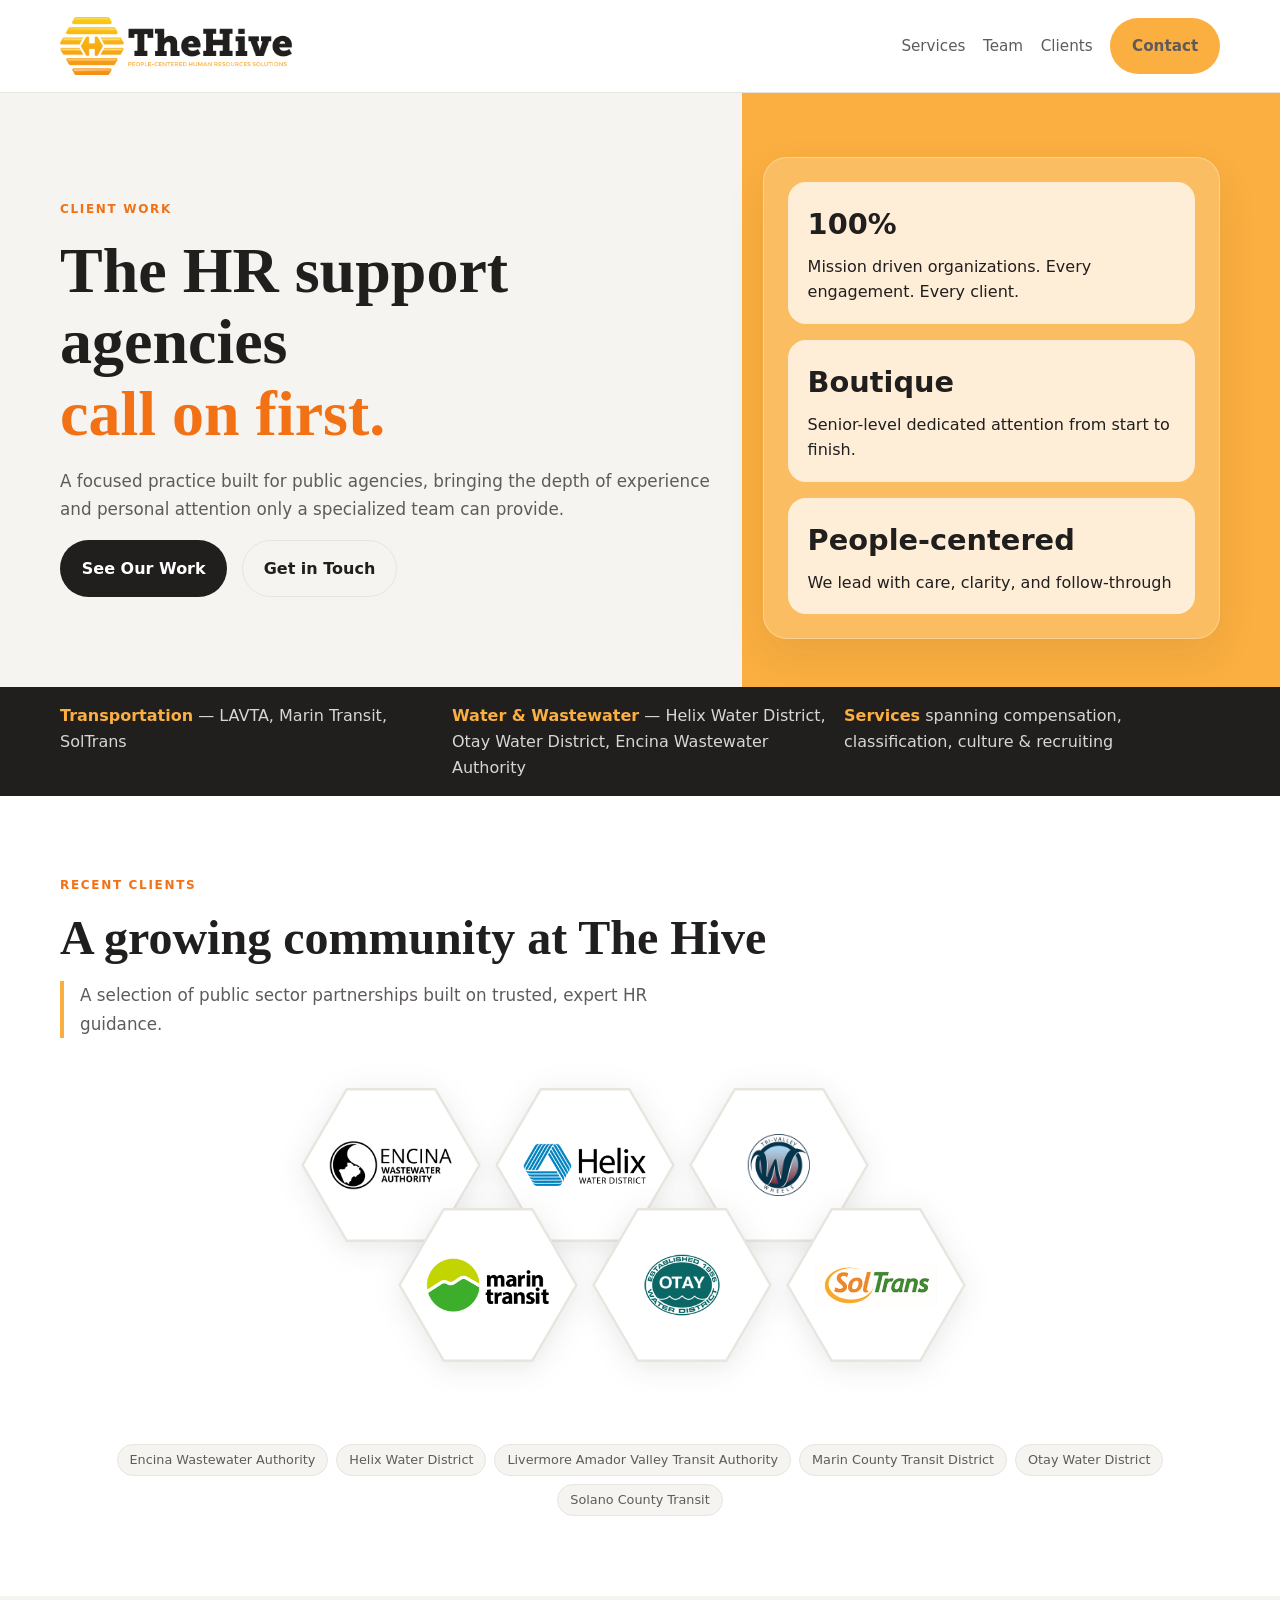
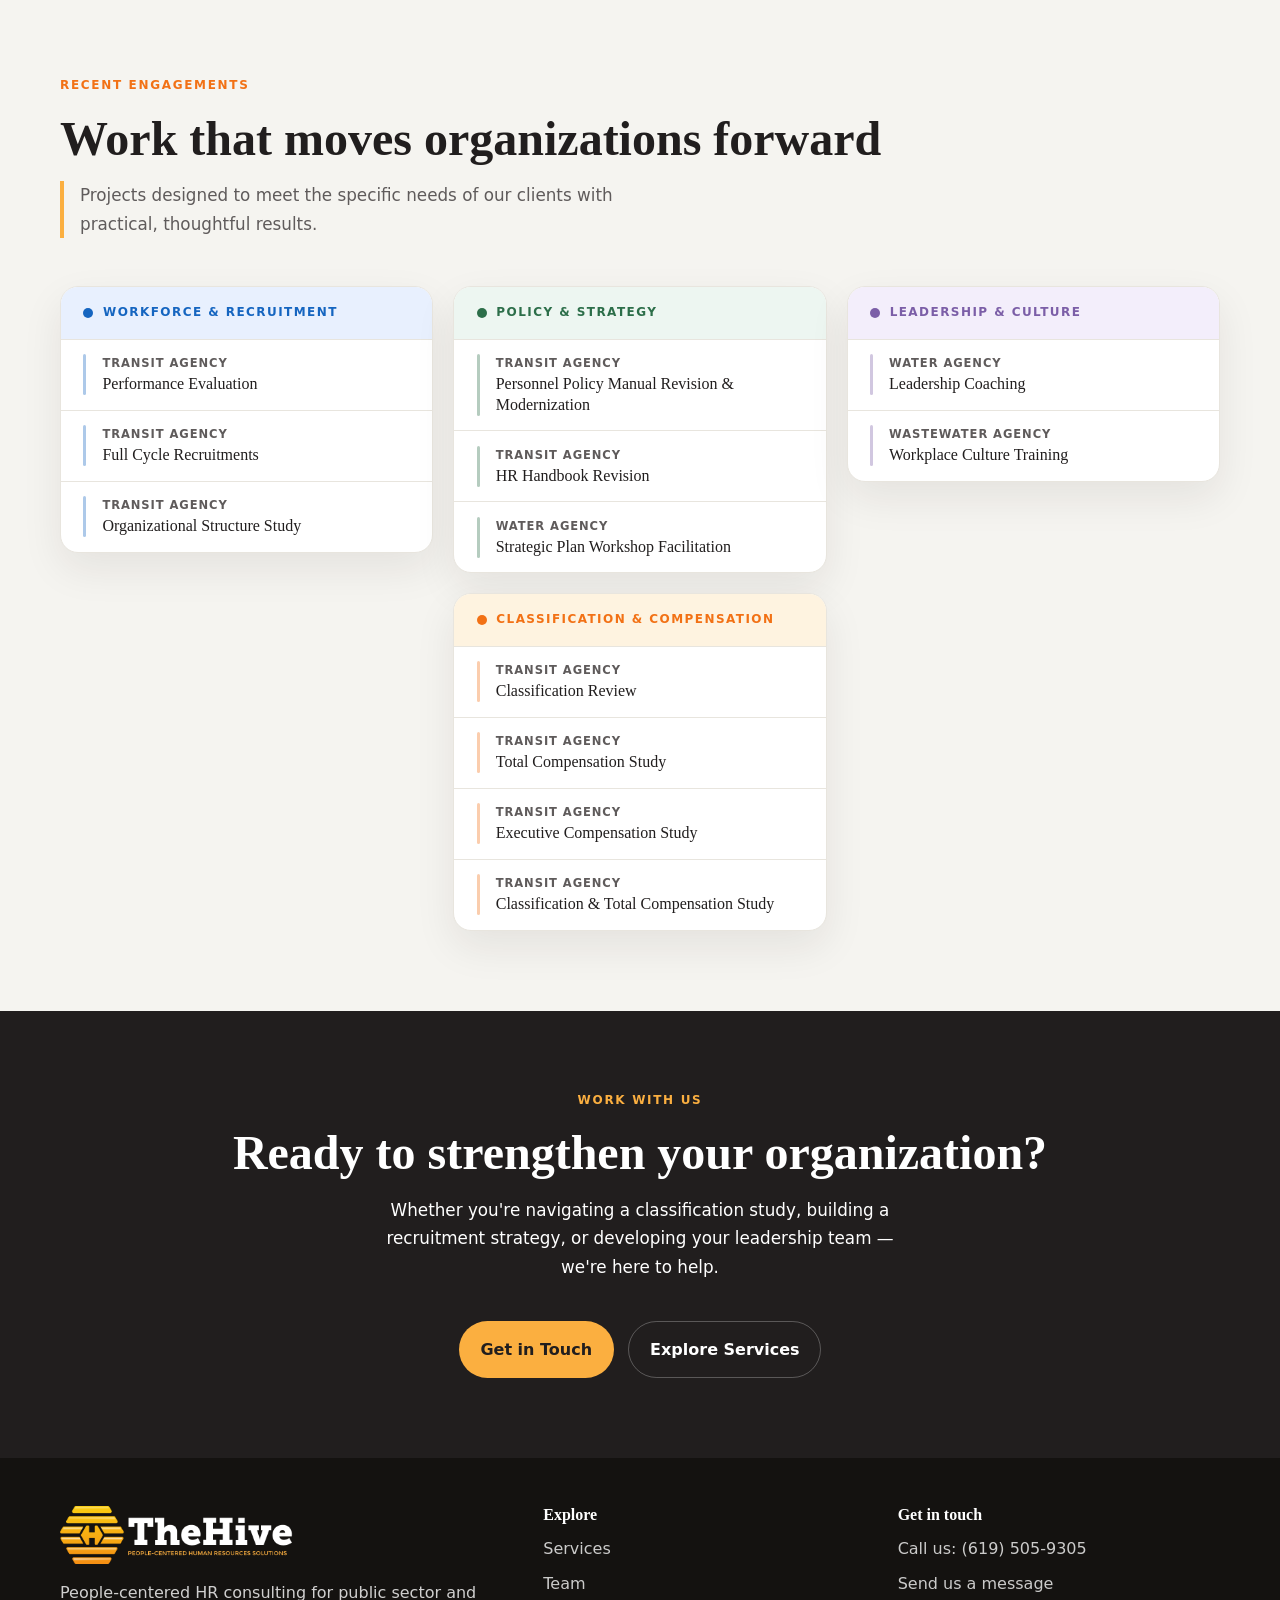
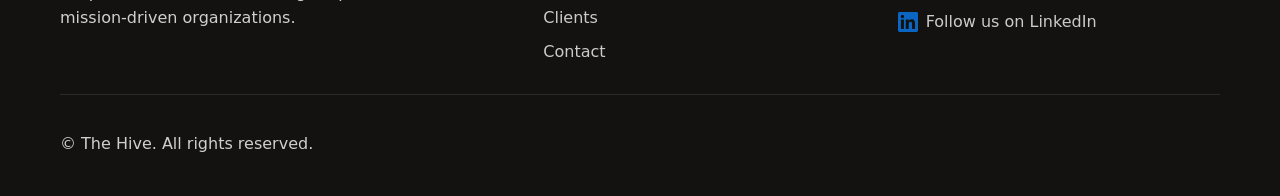
==== clients.html @ 6ead71b3 "Update clients.html" ====
<!DOCTYPE html>
<html lang="en">
<head>
  <meta charset="UTF-8">
  <meta name="viewport" content="width=device-width, initial-scale=1.0">
  <title>Clients | The Hive Consulting</title>
  <meta name="description" content="The Hive partners with California public agencies — transportation, water, and wastewater districts — on compensation, classification, recruiting, and organizational strategy.">
  <meta name="theme-color" content="#FBAF40">
  <link rel="stylesheet" href="/styles.css">
  <link rel="stylesheet" href="/clients.css">
  <link rel="icon" type="image/png" href="/assets/thehive-icon.png">
  <link rel="canonical" href="https://thehive.consulting/clients">

</head>
<body>

  <!-- ── HEADER ─────────────────────────────────────────────────────────── -->
  <header class="site-header">
    <div class="wrap header-inner">
      <a class="brand" href="/" aria-label="The Hive home">
        <img src="/assets/thehive-logo.png" alt="The Hive logo">
      </a>
      <nav class="site-nav" aria-label="Primary navigation">
        <a href="/#services">Services</a>
        <a href="/#team">Team</a>
        <a href="/clients" aria-current="page">Clients</a>
        <a class="btn btn-gold" href="/#contact">Contact</a>
      </nav>
    </div>
  </header>

  <main id="top">

    <!-- ── HERO ──────────────────────────────────────────────────────────── -->
    <section class="hero">
      <div class="wrap hero-grid">

        <div class="hero-copy">
          <p class="eyebrow">Client Work</p>
          <h1>The HR support agencies<br>
            <span class="hero-emphasis">call on first.</span>
          </h1>
          <p class="lead">A focused practice built for public agencies, bringing the depth of experience and personal attention only a specialized team can provide.</p>
          <div class="hero-actions">
            <a class="btn btn-dark" href="#engagements">See Our Work</a>
            <a class="btn btn-outline" href="/#contact">Get in Touch</a>
          </div>
        </div>

        <aside class="hero-panel" aria-label="Why The Hive">
          <div class="stat">
            <strong>100%</strong>
            <span>Mission driven organizations. Every engagement. Every client.</span>
          </div>
          <div class="stat">
            <strong>Boutique</strong>
            <span>Senior-level dedicated attention from start to finish.</span>
          </div>
          <div class="stat">
            <strong>People-centered</strong>
            <span>We lead with care, clarity, and follow-through</span>
          </div>
        </aside>

      </div>
    </section>

    <!-- ── PROOF BAR ──────────────────────────────────────────────────────── -->
    <section class="proof-bar">
      <div class="wrap proof-grid">
        <div><strong>Transportation</strong> — LAVTA, Marin Transit, SolTrans</div>
        <div><strong>Water &amp; Wastewater</strong> — Helix Water District, Otay Water District, Encina Wastewater Authority</div>
        <div><strong>Services</strong> spanning compensation, classification, culture &amp; recruiting</div>
      </div>
    </section>

    <!-- ── CLIENTS HONEYCOMB ──────────────────────────────────────────────── -->
    <section class="section" id="clients">
      <div class="wrap">
        <p class="section-label">Recent Clients</p>
        <h2>A growing community at The Hive</h2>
        <p class="section-intro clients-intro">
          A selection of public sector partnerships built on trusted, expert HR guidance.
        </p>

        <div class="hex-grid-outer">
          <div class="hex-grid-container">

            <!-- Row 0 ─────────────────────────────────────────────────────── -->

            <!-- Cell 0 — Encina Wastewater Authority -->
            <a class="hex-cell" href="https://www.encinajpa.com" target="_blank" rel="noopener noreferrer" aria-label="Visit Encina Wastewater Authority website" title="Encina Wastewater Authority"
               style="left:0px; top:0px;">
              <svg viewBox="0 0 114 100" width="180" height="158" style="position:absolute;inset:0;overflow:visible;">
                <polygon class="hex-poly" points="29,2 85,2 113,50 85,98 29,98 1,50"/>
              </svg>
              <div class="hex-content">
                <img class="hex-logo" src="/assets/encina-logo.png" alt="Encina Wastewater Authority"
                     onerror="this.closest('.hex-content').classList.add('logo-failed')">
                <span class="hex-fallback">EWA</span>
              </div>
              <div class="hex-tooltip">Encina Wastewater Authority</div>
            </a>

            <!-- Cell 1 — Helix Water District -->
            <a class="hex-cell" href="https://www.hwd.com" target="_blank" rel="noopener noreferrer" aria-label="Visit Helix Water District website" title="Helix Water District"
               style="left:194px; top:0px;">
              <svg viewBox="0 0 114 100" width="180" height="158" style="position:absolute;inset:0;overflow:visible;">
                <polygon class="hex-poly" points="29,2 85,2 113,50 85,98 29,98 1,50"/>
              </svg>
              <div class="hex-content">
                <img class="hex-logo" src="/assets/helix-logo.png" alt="Helix Water District"
                     onerror="this.closest('.hex-content').classList.add('logo-failed')">
                <span class="hex-fallback">HWD</span>
              </div>
              <div class="hex-tooltip">Helix Water District</div>
            </a>

            <!-- Cell 2 — LAVTA -->
            <a class="hex-cell" href="https://www.wheelsbus.com" target="_blank" rel="noopener noreferrer" aria-label="Visit Livermore Amador Valley Transit Authority website" title="Livermore Amador Valley Transit Authority"
               style="left:388px; top:0px;">
              <svg viewBox="0 0 114 100" width="180" height="158" style="position:absolute;inset:0;overflow:visible;">
                <polygon class="hex-poly" points="29,2 85,2 113,50 85,98 29,98 1,50"/>
              </svg>
              <div class="hex-content">
                <img class="hex-logo" src="/assets/lavta-logo.png" alt="Livermore Amador Valley Transit Authority"
                     onerror="this.closest('.hex-content').classList.add('logo-failed')">
                <span class="hex-fallback">LAVTA</span>
              </div>
              <div class="hex-tooltip">Livermore Amador Valley Transit Authority (LAVTA)</div>
            </a>

            <!-- Row 1 (offset) ──────────────────────────────────────────── -->

            <!-- Cell 3 — Marin Transit -->
            <a class="hex-cell" href="https://www.marintransit.org" target="_blank" rel="noopener noreferrer" aria-label="Visit Marin Transit website" title="Marin Transit"
               style="left:97px; top:120px;">
              <svg viewBox="0 0 114 100" width="180" height="158" style="position:absolute;inset:0;overflow:visible;">
                <polygon class="hex-poly" points="29,2 85,2 113,50 85,98 29,98 1,50"/>
              </svg>
              <div class="hex-content">
                <img class="hex-logo" src="/assets/marin-transit-logo.png" alt="Marin Transit"
                     onerror="this.closest('.hex-content').classList.add('logo-failed')">
                <span class="hex-fallback">MT</span>
              </div>
              <div class="hex-tooltip">Marin County Transit District (Marin Transit)</div>
            </a>

            <!-- Cell 4 — Otay Water District -->
            <a class="hex-cell" href="https://www.otaywater.gov" target="_blank" rel="noopener noreferrer" aria-label="Visit Otay Water District website" title="Otay Water District"
               style="left:291px; top:120px;">
              <svg viewBox="0 0 114 100" width="180" height="158" style="position:absolute;inset:0;overflow:visible;">
                <polygon class="hex-poly" points="29,2 85,2 113,50 85,98 29,98 1,50"/>
              </svg>
              <div class="hex-content">
                <img class="hex-logo" src="/assets/otay-logo.png" alt="Otay Water District"
                     onerror="this.closest('.hex-content').classList.add('logo-failed')">
                <span class="hex-fallback">OWD</span>
              </div>
              <div class="hex-tooltip">Otay Water District</div>
            </a>

            <!-- Cell 5 — Solano County Transit -->
            <a class="hex-cell" href="https://www.soltrans.org" target="_blank" rel="noopener noreferrer" aria-label="Visit Solano County Transit website" title="Solano County Transit"
               style="left:485px; top:120px;">
              <svg viewBox="0 0 114 100" width="180" height="158" style="position:absolute;inset:0;overflow:visible;">
                <polygon class="hex-poly" points="29,2 85,2 113,50 85,98 29,98 1,50"/>
              </svg>
              <div class="hex-content">
                <img class="hex-logo" src="/assets/soltrans-logo.png" alt="Solano County Transit"
                     onerror="this.closest('.hex-content').classList.add('logo-failed')">
                <span class="hex-fallback">SCT</span>
              </div>
              <div class="hex-tooltip">Solano County Transit (SolTrans)</div>
            </a>

          </div><!-- /.hex-grid-container -->
        </div><!-- /.hex-grid-outer -->

        <!-- Legend -->
        <div class="client-legend">
          <span class="client-pill">Encina Wastewater Authority</span>
          <span class="client-pill">Helix Water District</span>
          <span class="client-pill">Livermore Amador Valley Transit Authority</span>
          <span class="client-pill">Marin County Transit District</span>
          <span class="client-pill">Otay Water District</span>
          <span class="client-pill">Solano County Transit</span>
        </div>

      </div>
    </section>

    <!-- ── ENGAGEMENTS ────────────────────────────────────────────────────── -->
    <section class="section light" id="engagements">
      <div class="wrap">
        <p class="section-label">Recent Engagements</p>
        <h2>Work that moves organizations forward</h2>
        <p class="section-intro clients-intro">
          Projects designed to meet the specific needs of our clients with practical, thoughtful results.
        </p>

        <div class="engagement-grid">

          <!-- Workforce & Recruitment -->
          <div class="engagement-category">
            <div class="engagement-cat-header engagement-cat-header--workforce">
              <span class="engagement-cat-dot engagement-cat-dot--workforce"></span>
              <span class="engagement-cat-label engagement-cat-label--workforce">Workforce & Recruitment</span>
            </div>
            <div class="engagement-row">
              <div class="engagement-bar engagement-bar--workforce"></div>
              <div><p class="engagement-client">Transit Agency</p><p class="engagement-title">Performance Evaluation</p></div>
            </div>
            <div class="engagement-row">
              <div class="engagement-bar engagement-bar--workforce"></div>
              <div><p class="engagement-client">Transit Agency</p><p class="engagement-title">Full Cycle Recruitments</p></div>
            </div>
            <div class="engagement-row">
              <div class="engagement-bar engagement-bar--workforce"></div>
              <div><p class="engagement-client">Transit Agency</p><p class="engagement-title">Organizational Structure Study</p></div>
            </div>
          </div>

          <!-- Policy & Strategy -->
          <div class="engagement-category">
            <div class="engagement-cat-header engagement-cat-header--policy">
              <span class="engagement-cat-dot engagement-cat-dot--policy"></span>
              <span class="engagement-cat-label engagement-cat-label--policy">Policy &amp; Strategy</span>
            </div>
            <div class="engagement-row">
              <div class="engagement-bar engagement-bar--policy"></div>
              <div><p class="engagement-client">Transit Agency</p><p class="engagement-title">Personnel Policy Manual Revision &amp; Modernization</p></div>
            </div>
            <div class="engagement-row">
              <div class="engagement-bar engagement-bar--policy"></div>
              <div><p class="engagement-client">Transit Agency</p><p class="engagement-title">HR Handbook Revision</p></div>
            </div>
            <div class="engagement-row">
              <div class="engagement-bar engagement-bar--policy"></div>
              <div><p class="engagement-client">Water Agency</p><p class="engagement-title">Strategic Plan Workshop Facilitation</p></div>
            </div>
          </div>

          <!-- Leadership & Culture -->
          <div class="engagement-category">
            <div class="engagement-cat-header engagement-cat-header--leadership">
              <span class="engagement-cat-dot engagement-cat-dot--leadership"></span>
              <span class="engagement-cat-label engagement-cat-label--leadership">Leadership &amp; Culture</span>
            </div>
            <div class="engagement-row">
              <div class="engagement-bar engagement-bar--leadership"></div>
              <div><p class="engagement-client">Water Agency</p><p class="engagement-title">Leadership Coaching</p></div>
            </div>
            <div class="engagement-row">
              <div class="engagement-bar engagement-bar--leadership"></div>
              <div><p class="engagement-client">Wastewater Agency</p><p class="engagement-title">Workplace Culture Training</p></div>
            </div>
          </div>

          <!-- Classification & Compensation -->
          <div class="engagement-category engagement-category-bottom">
            <div class="engagement-cat-header engagement-cat-header--classification">
              <span class="engagement-cat-dot engagement-cat-dot--classification"></span>
              <span class="engagement-cat-label engagement-cat-label--classification">Classification &amp; Compensation</span>
            </div>
            <div class="engagement-row">
              <div class="engagement-bar engagement-bar--classification"></div>
              <div><p class="engagement-client">Transit Agency</p><p class="engagement-title">Classification Review</p></div>
            </div>
            <div class="engagement-row">
              <div class="engagement-bar engagement-bar--classification"></div>
              <div><p class="engagement-client">Transit Agency</p><p class="engagement-title">Total Compensation Study</p></div>
            </div>
            <div class="engagement-row">
              <div class="engagement-bar engagement-bar--classification"></div>
              <div><p class="engagement-client">Transit Agency</p><p class="engagement-title">Executive Compensation Study</p></div>
            </div>
            <div class="engagement-row">
              <div class="engagement-bar engagement-bar--classification"></div>
              <div><p class="engagement-client">Transit Agency</p><p class="engagement-title">Classification &amp; Total Compensation Study</p></div>
            </div>
          </div>

        </div><!-- /.engagement-grid -->
      </div>
    </section>

    <!-- ── CTA BAND ────────────────────────────────────────────────────────── -->
    <section class="section cta-band">
      <div class="wrap narrow-center cta-center">
        <p class="section-label on-dark">Work with us</p>
        <h2 class="on-dark">Ready to strengthen your organization?</h2>
        <p class="section-intro on-dark">Whether you're navigating a classification study, building a recruitment strategy, or developing your leadership team — we're here to help.</p>
        <div class="hero-actions center">
          <a class="btn btn-gold" href="/#contact">Get in Touch</a>
          <a class="btn btn-outline-light" href="/#services">Explore Services</a>
        </div>
      </div>
    </section>

  </main>

  <!-- ── FOOTER ─────────────────────────────────────────────────────────── -->
  <footer class="site-footer">
    <div class="wrap footer-grid">
      <div>
        <img class="footer-logo" src="/assets/thehive-logo-black.png" alt="The Hive logo">
        <p>People-centered HR consulting for public sector and mission-driven organizations.</p>
      </div>
      <div>
        <h3>Explore</h3>
        <a href="/#services">Services</a>
        <a href="/#team">Team</a>
        <a href="/clients">Clients</a>
        <a href="/#contact">Contact</a>
      </div>
      <div>
        <h3>Get in touch</h3>
        <a href="tel:+16195059305">Call us: (619) 505-9305</a>
        <a href="/#contact">Send us a message</a>
        <a class="footer-linkedin" href="https://www.linkedin.com/company/the_hive_consulting/" target="_blank" rel="noopener noreferrer">
          <img src="/assets/linkedin-icon.svg" alt="LinkedIn" class="linkedin-icon">
          Follow us on LinkedIn
        </a>
      </div>
    </div>
    <div class="wrap footer-bottom">
      <p>&copy; The Hive. All rights reserved.</p>
    </div>
  </footer>

</body>
</html>
---- styles.css ----
:root {
  --gold: #fbaf40;
  --gold-dark: #f27115;
  --gold-soft: #fef3e0;
  --ink: #211e1e;
  --ink-soft: #5f5b5b;
  --surface: #ffffff;
  --surface-alt: #f5f4f0;
  --surface-dark: #1b1717;
  --border: #e8e5de;
  --max: 1160px;
  --radius: 18px;
  --shadow: 0 16px 40px rgba(33, 30, 30, 0.08);
}

* { box-sizing: border-box; }
html { scroll-behavior: smooth; }
body {
  margin: 0;
  color: var(--ink);
  background: var(--surface);
  font-family: Inter, ui-sans-serif, system-ui, -apple-system, BlinkMacSystemFont, "Segoe UI", sans-serif;
  line-height: 1.6;
}
img { max-width: 100%; display: block; }
a { color: inherit; }
code {
  background: rgba(33, 30, 30, 0.06);
  padding: 0.15rem 0.35rem;
  border-radius: 6px;
  font-size: 0.95em;
}
.wrap {
  width: min(calc(100% - 2rem), var(--max));
  margin: 0 auto;
}
.narrow-center,
.cta-center {
  text-align: center;
}

.info-card ul,
.feature-list {
  padding-left: 1.1rem;
  margin: 1rem 0 0;
  text-align: left;
}

.info-card li,
.feature-list li {
  text-align: left;
}

.site-header {
  position: sticky;
  top: 0;
  z-index: 20;
  background: rgba(255, 255, 255, 0.96);
  backdrop-filter: blur(10px);
  border-bottom: 1px solid var(--border);
}
.header-inner {
  min-height: 92px;
  display: flex;
  align-items: center;
  justify-content: space-between;
  gap: 1rem;
}
.brand img,
.footer-logo {
  width: auto;
  height: 58px;
}
.site-nav {
  display: flex;
  align-items: center;
  gap: 1.1rem;
  flex-wrap: wrap;
  justify-content: flex-end;
}
.site-nav a {
  text-decoration: none;
  font-size: 0.95rem;
  color: var(--ink-soft);
}
.site-nav a:hover { color: var(--ink); }

.btn {
  display: inline-flex;
  align-items: center;
  justify-content: center;
  gap: 0.5rem;
  padding: 0.9rem 1.3rem;
  border-radius: 999px;
  text-decoration: none;
  font-weight: 700;
  border: 1px solid transparent;
  transition: transform 0.15s ease, background 0.2s ease, border-color 0.2s ease;
}
.btn:hover { transform: translateY(-1px); }
.btn-dark {
  background: var(--ink);
  color: #fff;
}
.btn-dark:hover { background: var(--gold-dark); }
.btn-gold {
  background: var(--gold);
  color: var(--ink);
}
.btn-gold:hover {
  background: var(--gold-dark);
  color: #fff;
}
.btn-outline {
  border-color: var(--border);
  color: var(--ink);
  background: transparent;
}
.btn-outline:hover { border-color: var(--ink); }
.btn-outline-light {
  border-color: rgba(255, 255, 255, 0.26);
  color: #fff;
  background: transparent;
}
.btn-outline-light:hover { border-color: #fff; }

.hero {
  padding: 4rem 0 3rem;
  background: linear-gradient(90deg, var(--surface-alt) 0%, var(--surface-alt) 58%, var(--gold) 58%, var(--gold) 100%);
}
.hero-grid {
  display: grid;
  grid-template-columns: minmax(0, 1.25fr) minmax(320px, 0.85fr);
  gap: 2rem;
  align-items: center;
}
.hero-copy {
  padding: 2.5rem 0;
}
.eyebrow,
.section-label,
.on-dark.section-label {
  margin: 0 0 1rem;
  font-weight: 800;
  letter-spacing: 0.14em;
  text-transform: uppercase;
  font-size: 0.75rem;
}
.eyebrow,
.section-label { color: var(--gold-dark); }
.on-dark.section-label { color: var(--gold); }
h1,
h2,
h3 {
  margin: 0;
  font-family: Georgia, "Times New Roman", serif;
  line-height: 1.12;
}
h1 {
  font-size: clamp(2.4rem, 5vw, 4.25rem);
  margin-bottom: 1rem;
}
h2 {
  font-size: clamp(2rem, 4vw, 3rem);
  margin-bottom: 1rem;
}
h3 {
  font-size: 1.35rem;
  margin-bottom: 0.7rem;
}
.lead,
.section-intro {
  font-size: 1.05rem;
  color: var(--ink-soft);
  line-height: 1.7;
}

/* default intro spacing */
.section-intro {
  margin: 0;
}

/* SERVICES */
#services .section-intro {
  max-width: 120ch;
  text-align: left;
  border-left: 4px solid var(--gold);
  padding-left: 1rem;
  margin-top: 0.5rem;
}

/* WHO WE SERVE */
#audience .section-intro {
  max-width: 120ch;
  text-align: left;
  border-left: 4px solid var(--gold);
  padding-left: 1rem;
  margin-top: 0.5rem;
}

/* LEADERSHIP */
#team .section-intro {
  max-width: 120ch;
  text-align: left;
  border-left: 4px solid var(--gold);
  padding-left: 1rem;
  margin-top: 0.5rem;
}
.on-dark,
.on-dark a,
.on-dark p { color: #fff; }
.pill-row {
  display: flex;
  flex-wrap: wrap;
  gap: 0.6rem;
  margin: 1.5rem 0 2rem;
}
.pill-row span {
  background: #fff;
  border: 1px solid var(--border);
  border-radius: 999px;
  padding: 0.45rem 0.75rem;
  font-size: 0.9rem;
}
.hero-actions {
  display: flex;
  flex-wrap: wrap;
  gap: 0.9rem;
}
.hero-actions.center { justify-content: center; }
.hero-panel {
  background: rgba(255, 255, 255, 0.18);
  border: 1px solid rgba(255, 255, 255, 0.3);
  border-radius: 24px;
  padding: 1.5rem;
  box-shadow: var(--shadow);
}
.stat {
  background: rgba(255, 255, 255, 0.75);
  border-radius: 18px;
  padding: 1.2rem;
}
.stat + .stat { margin-top: 1rem; }
.stat strong {
  display: block;
  font-size: 1.8rem;
  margin-bottom: 0.4rem;
}
.quote-card p { margin: 0; font-style: italic; }

.proof-bar {
  background: var(--ink);
  color: rgba(255, 255, 255, 0.82);
  padding: 1rem 0;
}
.proof-grid {
  display: grid;
  grid-template-columns: repeat(3, minmax(0, 1fr));
  gap: 1rem;
}
.proof-grid strong { color: var(--gold); }

.section { padding: 5rem 0; }
.section.light { background: var(--surface-alt); }
.section.highlight { background: var(--surface-dark); }
.cta-band { background: var(--ink); }
.card-grid {
  display: grid;
  gap: 1.25rem;
  margin-top: 2rem;
}
.three-up { grid-template-columns: repeat(3, minmax(0, 1fr)); }
.four-up { grid-template-columns: repeat(4, minmax(0, 1fr)); }
.two-up { grid-template-columns: repeat(2, minmax(0, 1fr)); }

.info-card,
.audience-card,
.team-card,
.resource-card,
.booking-card,
.form-shell {
  background: #fff;
  border: 1px solid var(--border);
  border-radius: var(--radius);
  padding: 1.5rem;
  box-shadow: var(--shadow);
}
.team-card {
  display: flex;
  flex-direction: column;
}
.info-card ul,
.feature-list {
  padding-left: 1.1rem;
  margin: 1rem 0 0;
}
.card-number {
  margin: 0 0 0.5rem;
  color: var(--gold-dark);
  font-weight: 800;
}
.audience-grid h3 { font-size: 1.2rem; }
.team-card .role,
.resource-type {
  text-transform: uppercase;
  letter-spacing: 0.08em;
  color: var(--gold-dark);
  font-size: 0.8rem;
  font-weight: 800;
  margin-bottom: 0.75rem;
}

.steps-grid {
  display: grid;
  grid-template-columns: repeat(4, minmax(0, 1fr));
  gap: 1rem;
  margin-top: 2rem;
}
.steps-grid article {
  border: 1px solid var(--border);
  border-radius: var(--radius);
  padding: 1.4rem;
  background: #fff;
}
.steps-grid span {
  width: 2.8rem;
  height: 2.8rem;
  display: inline-grid;
  place-items: center;
  border-radius: 999px;
  background: var(--ink);
  color: #fff;
  font-weight: 800;
  margin-bottom: 0.9rem;
}

.split-grid {
  display: grid;
  grid-template-columns: minmax(0, 1fr) minmax(320px, 1fr);
  gap: 2rem;
  align-items: start;
}
.booking-grid {
  display: grid;
  gap: 1rem;
}
.booking-card p,
.note-box p,
.form-note { color: var(--ink-soft); }
.note-box {
  margin-top: 1.25rem;
  border: 1px solid rgba(255, 255, 255, 0.18);
  border-radius: 16px;
  padding: 1rem 1.1rem;
  color: #fff;
}
.feature-list.on-dark,
.feature-list.on-dark li,
.note-box p { color: rgba(255, 255, 255, 0.88); }

.contact-grid { align-items: start; }
.contact-details a { color: var(--gold-dark); }
.contact-form {
  display: grid;
  gap: 0.7rem;
}
.contact-form label {
  font-weight: 700;
  font-size: 0.96rem;
}
.contact-form input,
.contact-form textarea,
.contact-form select {
  width: 100%;
  border: 1px solid var(--border);
  border-radius: 12px;
  padding: 0.9rem 1rem;
  font: inherit;
  color: var(--ink);
  background: #fff;
}
.contact-form input:focus,
.contact-form textarea:focus,
.contact-form select:focus {
  outline: 2px solid rgba(242, 113, 21, 0.18);
  border-color: var(--gold-dark);
}
.form-note { margin: 0; font-size: 0.92rem; }
.team-actions {
  margin-top: auto;
  padding-top: 1rem;
}
.linkedin-link {
  display: inline-flex;
  align-items: center;
  gap: 0.5rem;
  text-decoration: none;
  color: #0A66C2;
  font-weight: 600;
  font-size: 0.95rem;
  transition: color 0.2s ease;
}
.linkedin-link:hover { color: #004182; }
.linkedin-icon {
  width: 20px;
  height: 20px;
  flex-shrink: 0;
  display: inline-block;
}
.footer-linkedin {
  display: inline-flex !important;
  align-items: center;
  gap: 0.5rem;
  margin-top: 0.25rem;
}
.bot-field-wrapper {
  display: none !important;
  visibility: hidden;
}
.sr-only {
  position: absolute;
  width: 1px;
  height: 1px;
  padding: 0;
  margin: -1px;
  overflow: hidden;
  clip: rect(0, 0, 0, 0);
  border: 0;
}

.site-footer {
  background: #141210;
  color: rgba(255, 255, 255, 0.8);
  padding: 3rem 0 1.5rem;
}
.footer-grid {
  display: grid;
  grid-template-columns: 1.4fr 1fr 1fr;
  gap: 2rem;
}
.site-footer h3 {
  font-size: 1rem;
  margin-bottom: 0.8rem;
  color: #fff;
}
.site-footer a {
  display: block;
  margin-bottom: 0.55rem;
  color: rgba(255, 255, 255, 0.78);
  text-decoration: none;
}
.site-footer a:hover { color: #fff; }
.footer-bottom {
  padding-top: 1.25rem;
  margin-top: 1.25rem;
  border-top: 1px solid rgba(255, 255, 255, 0.1);
}

/* TESTIMONIALS */
.testimonial-card {
  background: #fff;
  border: 1px solid var(--border);
  border-radius: var(--radius);
  padding: 2rem 1.75rem 1.75rem;
  box-shadow: var(--shadow);
  display: flex;
  flex-direction: column;
  gap: 0.75rem;
}
.testimonial-quote {
  font-family: Georgia, "Times New Roman", serif;
  font-size: 4rem;
  line-height: 1;
  color: var(--gold);
  margin-bottom: -0.5rem;
  user-select: none;
}
.testimonial-card blockquote {
  margin: 0;
  padding: 0;
  border: none;
}
.testimonial-card blockquote p {
  font-size: 1.05rem;
  line-height: 1.7;
  color: var(--ink);
  font-style: italic;
  margin: 0;
}
.testimonial-card cite {
  display: block;
  font-size: 0.85rem;
  font-weight: 700;
  color: var(--gold-dark);
  letter-spacing: 0.04em;
  font-style: normal;
  margin-top: auto;
}

@media (max-width: 980px) {
  .hero {
    background: var(--surface-alt);
  }
  .hero-panel {
    background: var(--gold);
    border-color: rgba(255, 255, 255, 0.3);
  }
  .hero-grid,
  .split-grid,
  .three-up,
  .four-up,
  .two-up,
  .steps-grid,
  .proof-grid,
  .footer-grid {
    grid-template-columns: 1fr;
  }
  .site-nav {
    gap: 0.75rem;
  }
}

@media (max-width: 720px) {
  .header-inner {
    min-height: auto;
    padding: 1rem 0;
    align-items: flex-start;
    flex-direction: column;
  }
  .site-nav {
    width: 100%;
    justify-content: flex-start;
  }
  .brand img,
  .footer-logo {
    height: 52px;
  }
  .section {
    padding: 4rem 0;
  }
}
---- clients.css ----
/* clients.css — page-specific styles for /clients
   Inherits all brand tokens and base styles from styles.css */

.proof-bar strong {
  color: var(--gold);
}

.clients-intro {
  border-left: 4px solid var(--gold);
  padding-left: 1rem;
  margin: 0 0 3rem;
  max-width: 58ch;
}

.cta-band .section-intro {
  max-width: 50ch;
  margin: 0 auto 2.5rem;
  text-align: center;
}

.hero-emphasis {
  color: var(--gold-dark);
}

/* ── Hex Grid ─────────────────────────────────────────────────────────────── */

@keyframes hexPop {
  0%   { opacity: 0; transform: scale(0.72); }
  65%  { transform: scale(1.05); }
  100% { opacity: 1; transform: scale(1); }
}

.hex-grid-outer {
  display: flex;
  justify-content: center;
  overflow: visible;
}

.hex-grid-container {
  position: relative;
  display: grid;
  grid-template-columns: repeat(7, 97px);
  grid-template-rows: 120px 158px;
  width: 679px;
  height: 318px;
  overflow: visible;
  isolation: isolate;
}

.hex-cell {
  position: relative;
  left: auto !important;
  top: auto !important;
  display: block;
  width: 180px;
  height: 158px;
  text-decoration: none;
  color: inherit;
  z-index: 1;
  cursor: pointer;
  animation: hexPop 0.6s cubic-bezier(.34, 1.46, .64, 1) both;
}

.hex-cell:nth-child(1) { grid-column: 1; grid-row: 1; animation-delay: 0.04s; }
.hex-cell:nth-child(2) { grid-column: 3; grid-row: 1; animation-delay: 0.14s; }
.hex-cell:nth-child(3) { grid-column: 5; grid-row: 1; animation-delay: 0.24s; }
.hex-cell:nth-child(4) { grid-column: 2; grid-row: 2; animation-delay: 0.34s; }
.hex-cell:nth-child(5) { grid-column: 4; grid-row: 2; animation-delay: 0.44s; }
.hex-cell:nth-child(6) { grid-column: 6; grid-row: 2; animation-delay: 0.54s; }

.hex-cell:hover,
.hex-cell:focus-visible {
  z-index: 50;
  outline: none;
}

.hex-cell svg {
  position: absolute;
  inset: 0;
  overflow: visible;
  transition: filter 0.3s ease;
  filter: drop-shadow(0 5px 14px rgba(33, 30, 30, 0.10));
}

.hex-cell:hover svg,
.hex-cell:focus-visible svg {
  filter: drop-shadow(0 14px 28px rgba(242, 113, 21, 0.30));
}

.hex-poly {
  fill: var(--surface);
  stroke: var(--border);
  stroke-width: 1.5;
  transition: fill 0.28s ease, stroke 0.28s ease;
}

.hex-cell:hover .hex-poly,
.hex-cell:focus-visible .hex-poly {
  fill: var(--gold-soft);
  stroke: var(--gold-dark);
}

.hex-content {
  position: absolute;
  left: 50%;
  top: 50%;
  width: 68%;
  display: flex;
  flex-direction: column;
  align-items: center;
  gap: 6px;
  transform: translate(-50%, -50%);
  transition: transform 0.28s cubic-bezier(.34, 1.46, .64, 1);
}

.hex-cell:hover .hex-content,
.hex-cell:focus-visible .hex-content {
  transform: translate(-50%, -52%);
}

.hex-logo {
  width: 100%;
  max-width: 100%;
  max-height: 62px;
  object-fit: contain;
  display: block;
}

.hex-fallback {
  display: none;
  font-weight: 800;
  font-size: 1.1rem;
  color: var(--ink-soft);
  letter-spacing: 0.05em;
  font-family: Inter, ui-sans-serif, system-ui, sans-serif;
  transition: color 0.25s;
}

.hex-content.logo-failed .hex-logo {
  display: none;
}

.hex-content.logo-failed .hex-fallback {
  display: block;
}

.hex-cell:hover .hex-fallback,
.hex-cell:focus-visible .hex-fallback {
  color: var(--gold-dark);
}

.hex-tooltip {
  position: absolute;
  left: 50%;
  bottom: -34px;
  transform: translateX(-50%) translateY(4px);
  white-space: nowrap;
  background: var(--ink);
  color: #fff;
  font-size: 0.72rem;
  font-weight: 600;
  padding: 5px 10px;
  border-radius: 999px;
  pointer-events: none;
  opacity: 0;
  transition: opacity 0.2s ease, transform 0.2s ease;
  letter-spacing: 0.02em;
  z-index: 120;
}

.hex-cell:hover .hex-tooltip,
.hex-cell:focus-visible .hex-tooltip {
  opacity: 1;
  transform: translateX(-50%) translateY(0);
}

.client-legend {
  display: flex;
  flex-wrap: wrap;
  justify-content: center;
  gap: 0.5rem;
  margin-top: 2.5rem;
}

.client-pill {
  font-size: 0.8rem;
  color: var(--ink-soft);
  background: var(--surface-alt);
  border: 1px solid var(--border);
  border-radius: 999px;
  padding: 0.3rem 0.75rem;
}

/* ── Engagement categories ───────────────────────────────────────────────── */

.engagement-grid {
  display: grid;
  grid-template-columns: repeat(3, minmax(0, 1fr));
  gap: 1.25rem;
  align-items: start;
}

.engagement-category {
  background: var(--surface);
  border: 1px solid var(--border);
  border-radius: var(--radius);
  overflow: hidden;
  box-shadow: var(--shadow);
}

.engagement-category-bottom {
  grid-column: 2;
}

.engagement-cat-header {
  padding: 1rem 1.4rem;
  border-bottom: 1px solid var(--border);
  display: flex;
  align-items: center;
  gap: 0.6rem;
}

.engagement-cat-header--workforce { background: #e8f0fe; }
.engagement-cat-header--policy { background: #edf6f1; }
.engagement-cat-header--leadership { background: #f3eefb; }
.engagement-cat-header--classification { background: #fef3e0; }

.engagement-cat-dot {
  width: 10px;
  height: 10px;
  border-radius: 50%;
  flex-shrink: 0;
}

.engagement-cat-dot--workforce { background: #1565c0; }
.engagement-cat-dot--policy { background: #2c6e49; }
.engagement-cat-dot--leadership { background: #7b5ea7; }
.engagement-cat-dot--classification { background: #f27115; }

.engagement-cat-label {
  font-weight: 800;
  font-size: 0.75rem;
  letter-spacing: 0.12em;
  text-transform: uppercase;
}

.engagement-cat-label--workforce { color: #1565c0; }
.engagement-cat-label--policy { color: #2c6e49; }
.engagement-cat-label--leadership { color: #7b5ea7; }
.engagement-cat-label--classification { color: #f27115; }

.engagement-row {
  padding: 0.9rem 1.4rem;
  border-bottom: 1px solid var(--border);
  display: flex;
  align-items: center;
  gap: 1rem;
  transition: transform 0.22s ease, box-shadow 0.22s ease;
}

.engagement-row:last-child {
  border-bottom: none;
}

.engagement-row:hover {
  transform: translateY(-4px);
  box-shadow: 0 22px 52px rgba(33, 30, 30, 0.13);
}

.engagement-bar {
  width: 3px;
  min-height: 2rem;
  align-self: stretch;
  border-radius: 99px;
  opacity: 0.35;
  flex-shrink: 0;
}

.engagement-bar--workforce { background: #1565c0; }
.engagement-bar--policy { background: #2c6e49; }
.engagement-bar--leadership { background: #7b5ea7; }
.engagement-bar--classification { background: #f27115; }

.engagement-client {
  font-size: 0.72rem;
  font-weight: 700;
  letter-spacing: 0.08em;
  text-transform: uppercase;
  color: var(--ink-soft);
  margin: 0 0 2px;
}

.engagement-title {
  font-family: Georgia, "Times New Roman", serif;
  font-size: 1rem;
  line-height: 1.3;
  color: var(--ink);
  margin: 0;
}

/* ── Responsive ──────────────────────────────────────────────────────────── */

@media (max-width: 980px) {
  .hex-grid-container {
    transform: scale(0.74);
    transform-origin: top center;
    margin-bottom: calc((318px * 0.74) - 318px);
  }

  .engagement-grid {
    grid-template-columns: 1fr;
  }

  .engagement-category-bottom {
    grid-column: auto;
  }
}

@media (max-width: 600px) {
  .hex-grid-container {
    transform: scale(0.52);
    transform-origin: top center;
    margin-bottom: calc((318px * 0.52) - 318px);
  }
}
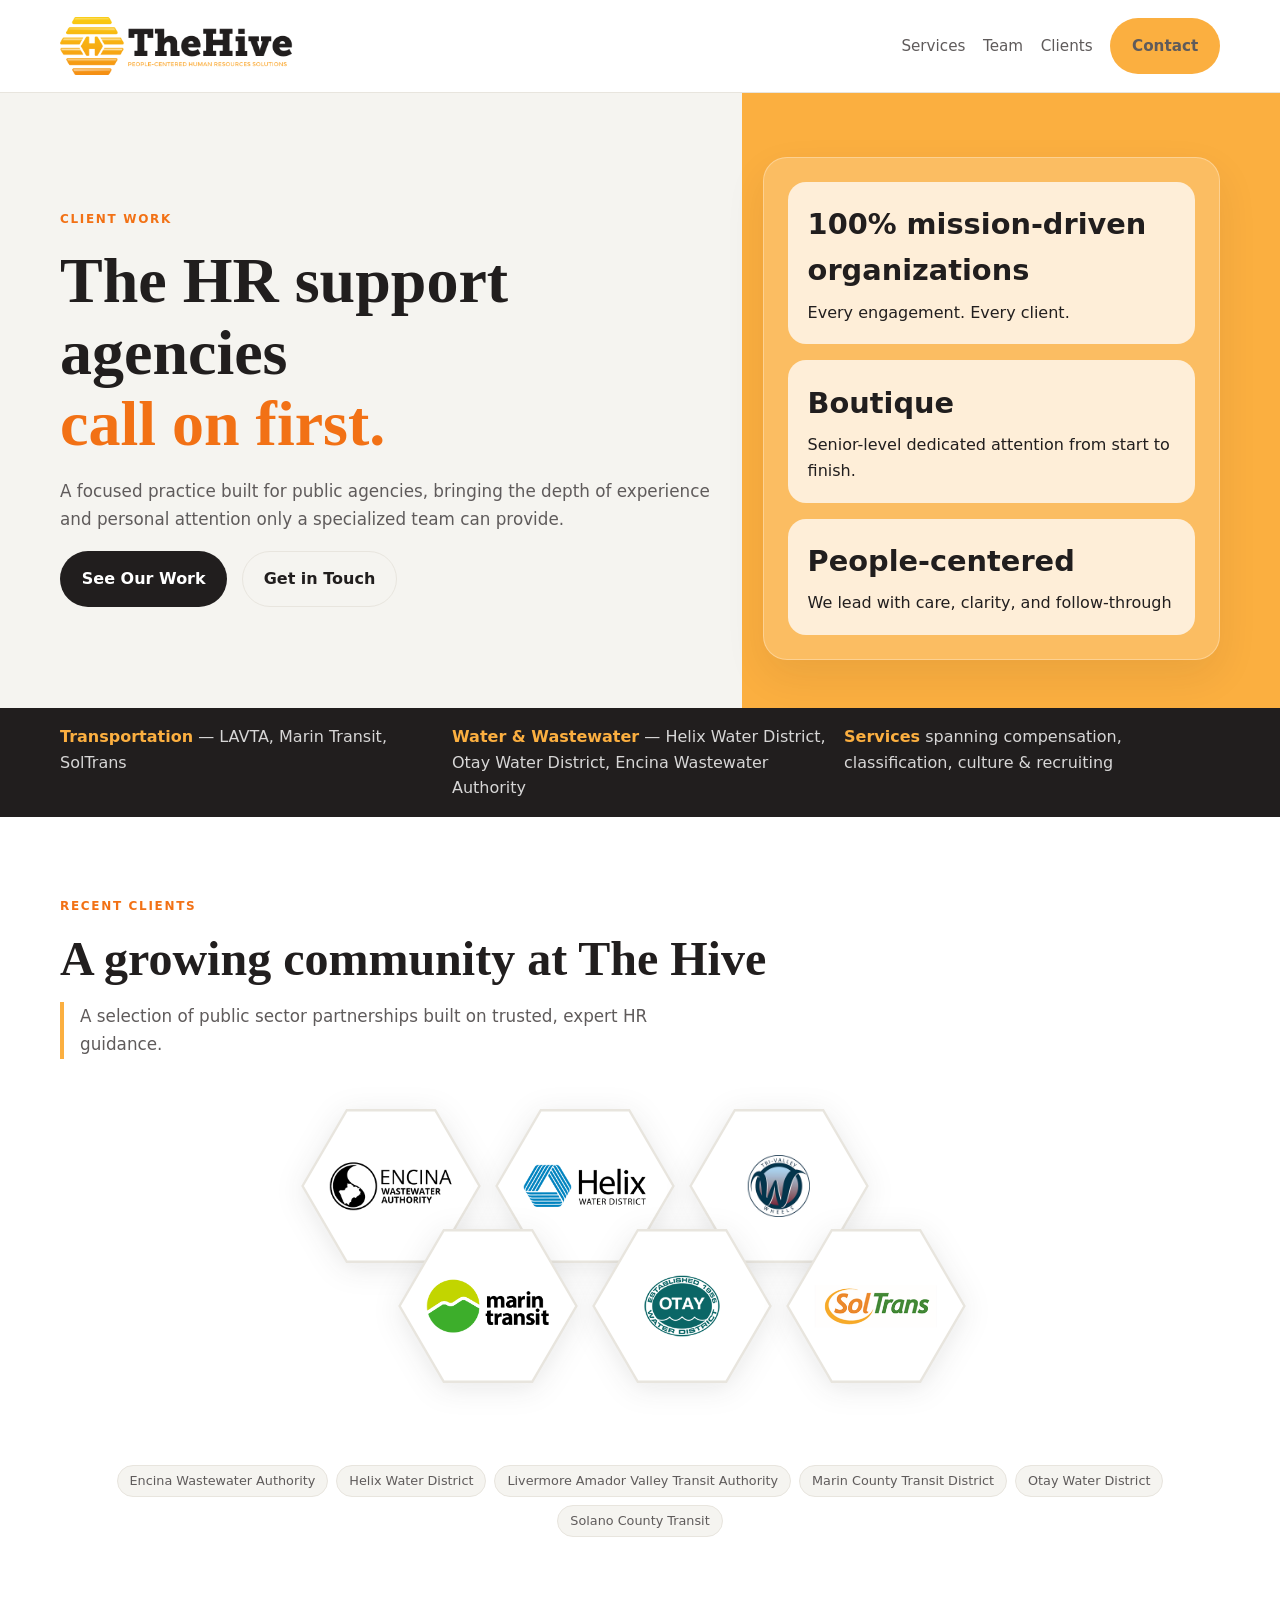
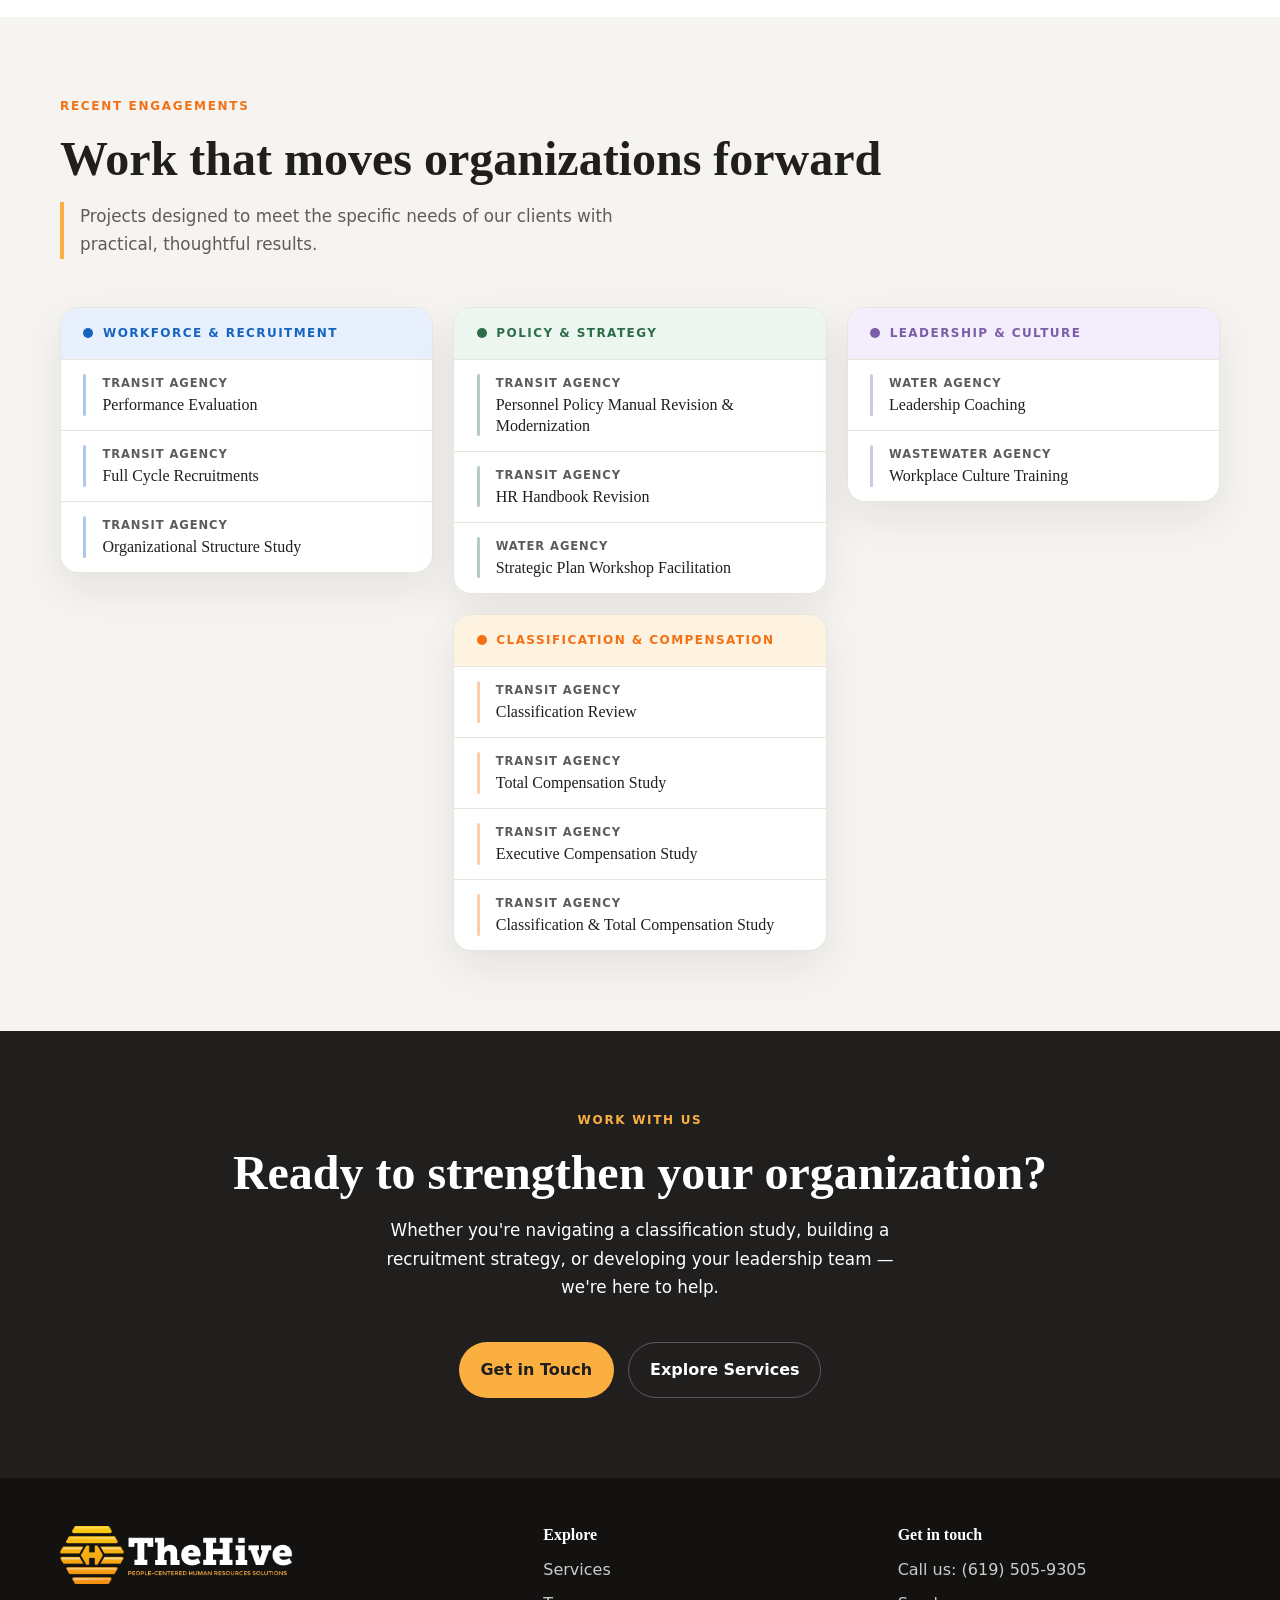
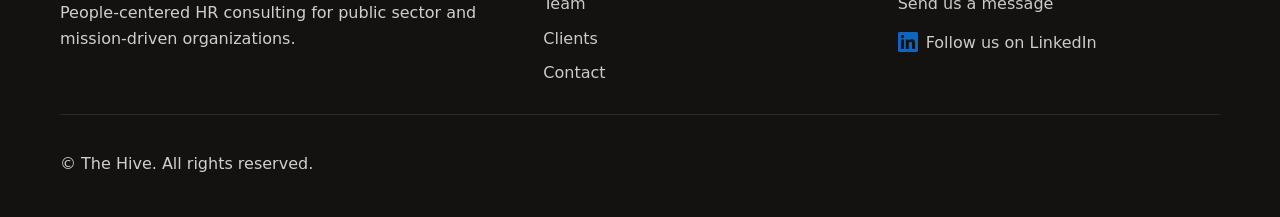
==== commit 28b512fe: "Update clients.html" ====
--- a/clients.html
+++ b/clients.html
@@ -49,8 +49,8 @@
 
         <aside class="hero-panel" aria-label="Why The Hive">
           <div class="stat">
-            <strong>100%</strong>
-            <span>Mission driven organizations. Every engagement. Every client.</span>
+            <strong>100% mission-driven organizations</strong>
+            <span>Every engagement. Every client.</span>
           </div>
           <div class="stat">
             <strong>Boutique</strong>
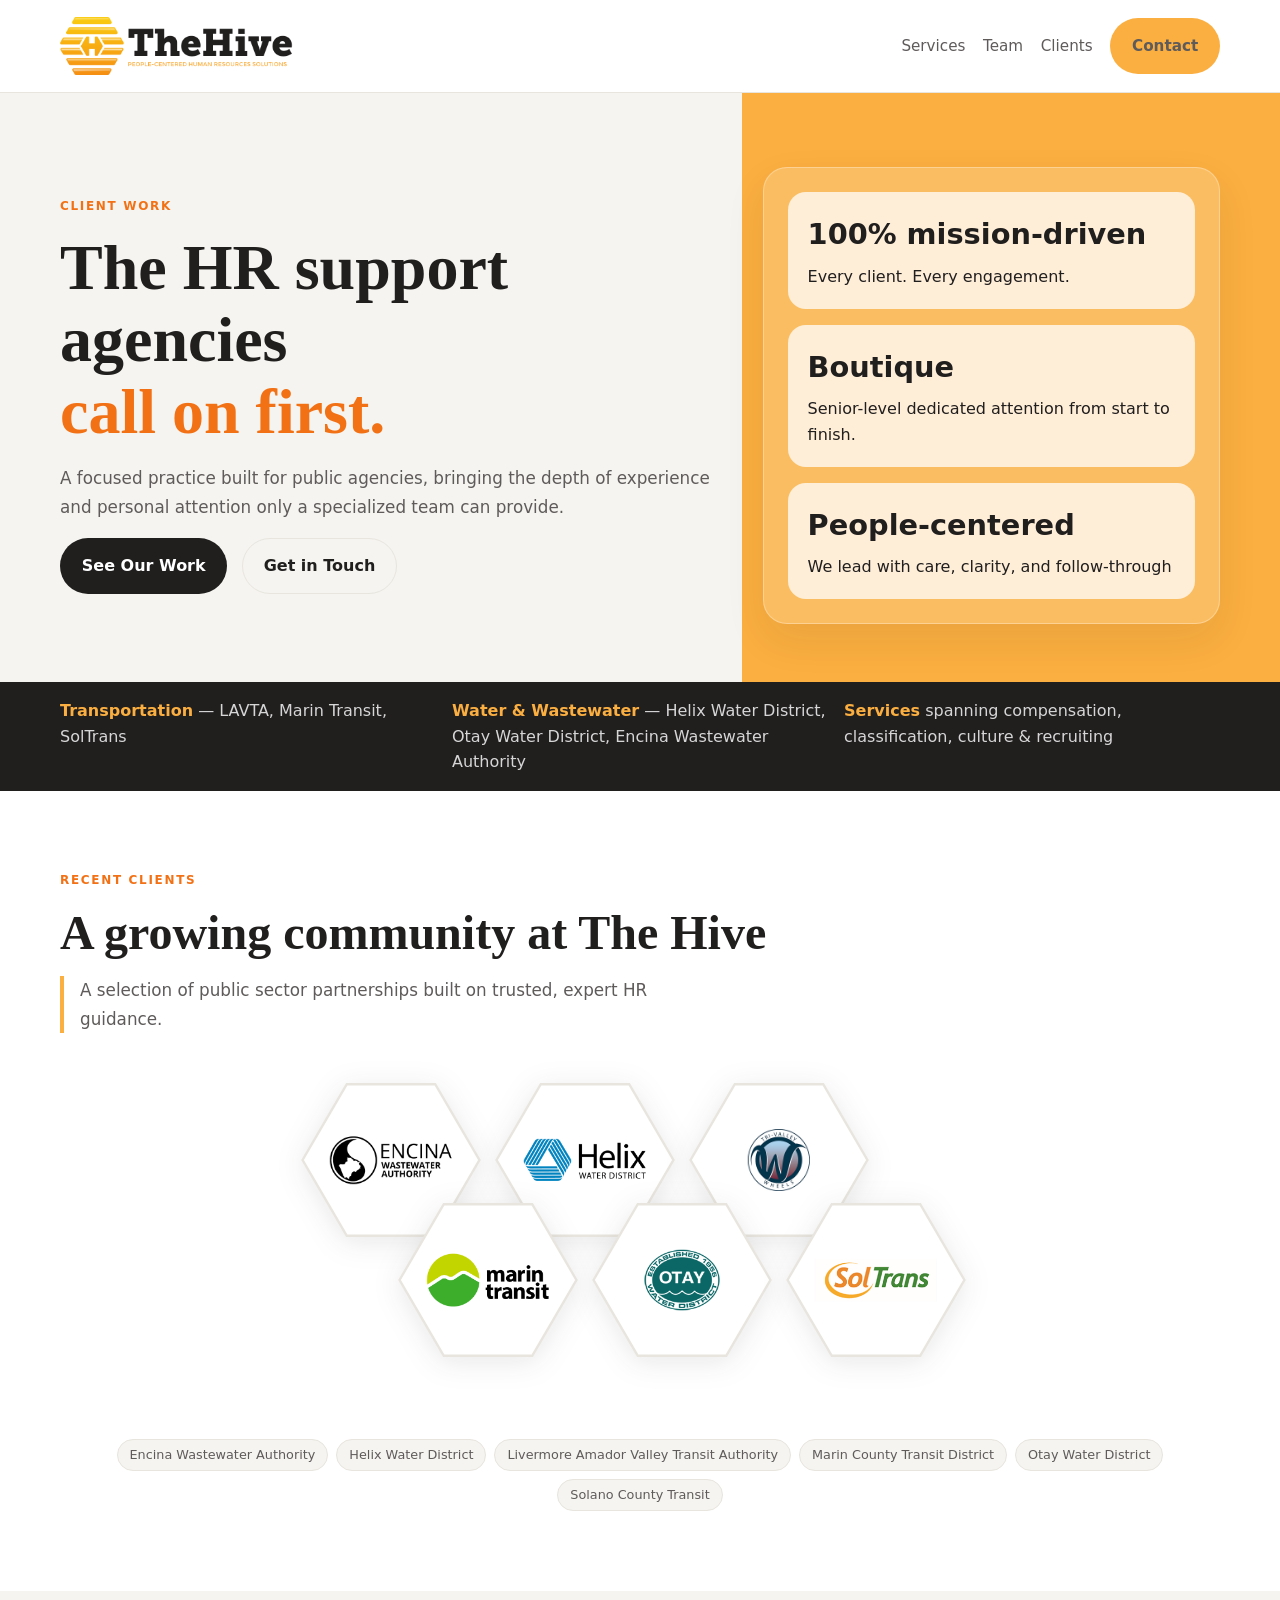
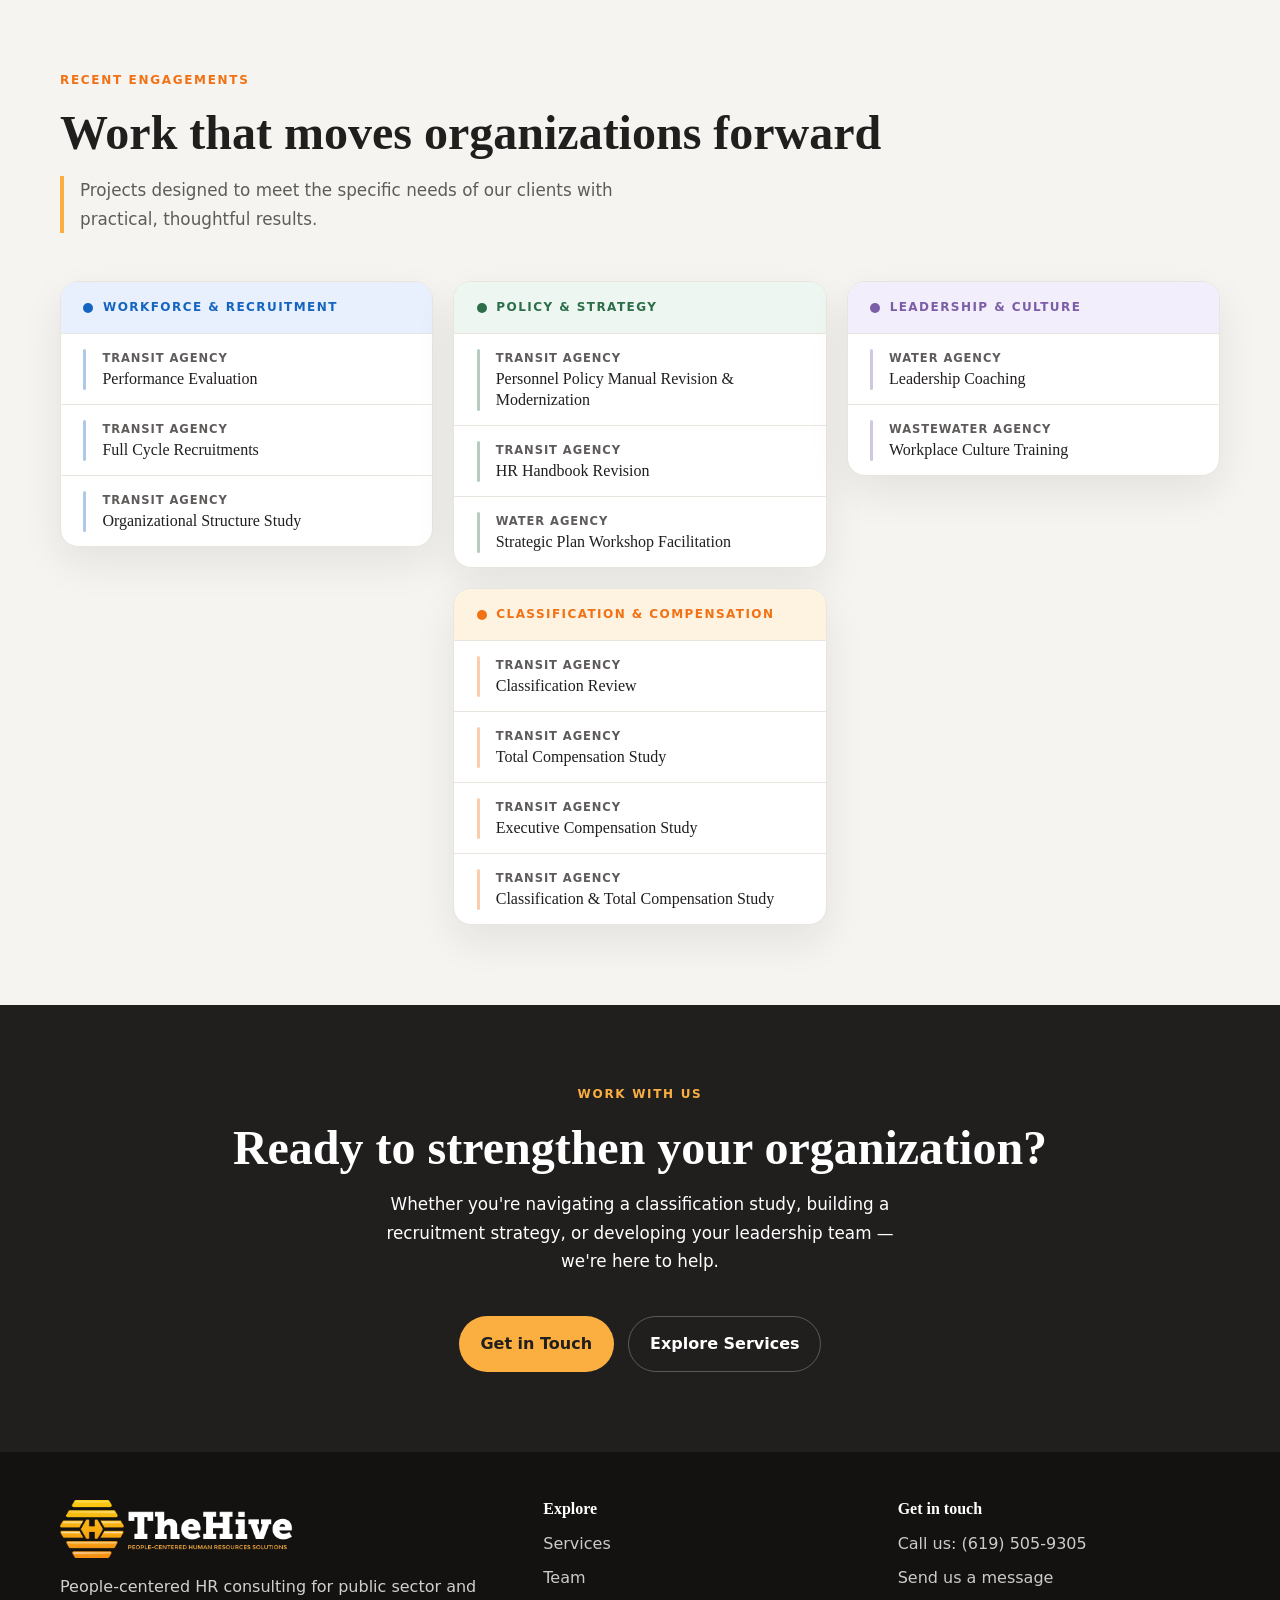
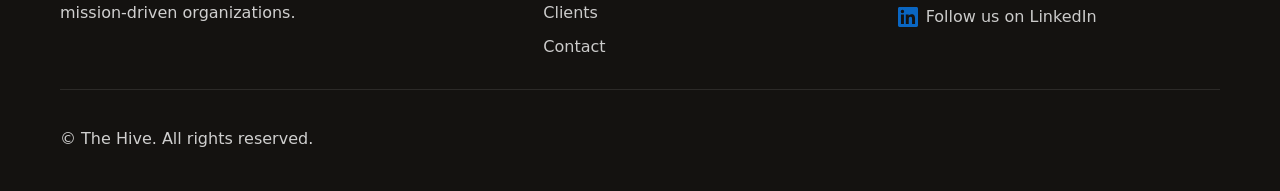
==== commit 2c32335d: "Update clients.html" ====
--- a/clients.html
+++ b/clients.html
@@ -49,8 +49,8 @@
 
         <aside class="hero-panel" aria-label="Why The Hive">
           <div class="stat">
-            <strong>100% mission-driven organizations</strong>
-            <span>Every engagement. Every client.</span>
+            <strong>100% mission-driven</strong>
+            <span>Every client. Every engagement.</span>
           </div>
           <div class="stat">
             <strong>Boutique</strong>
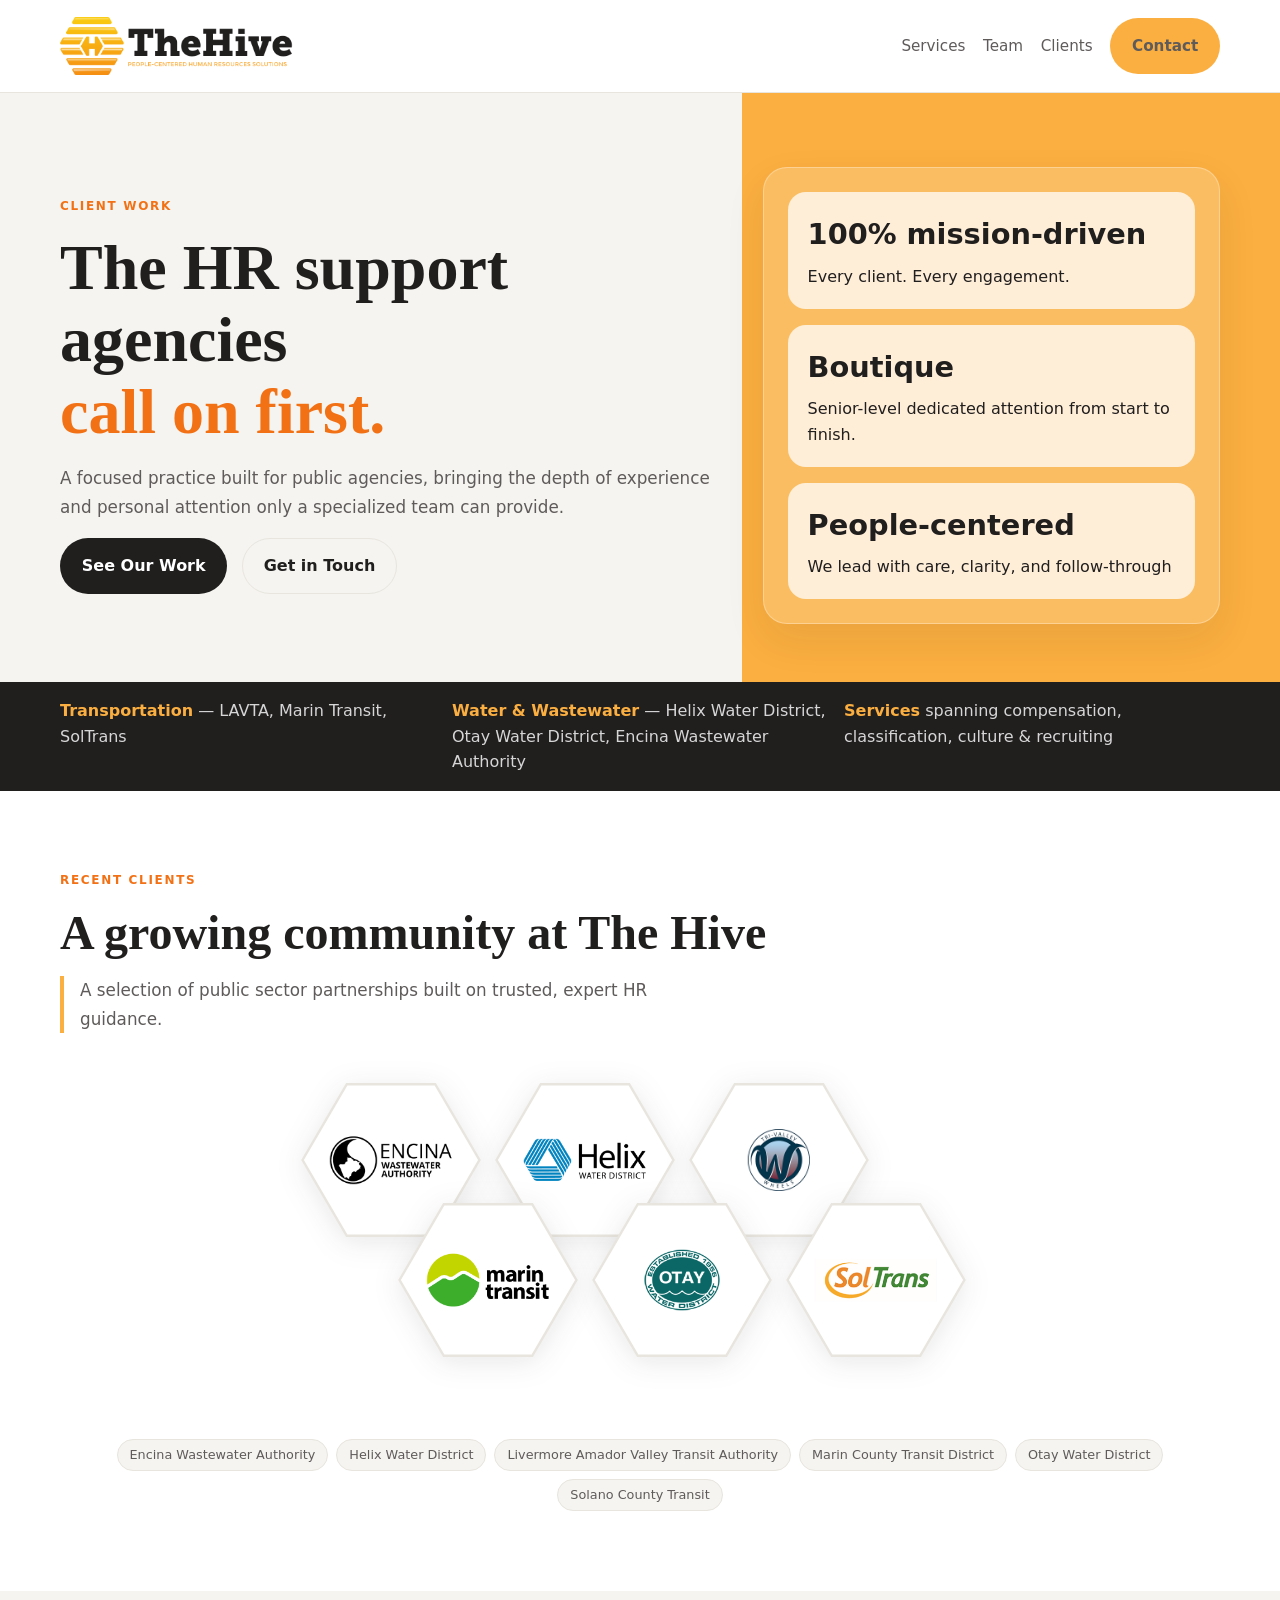
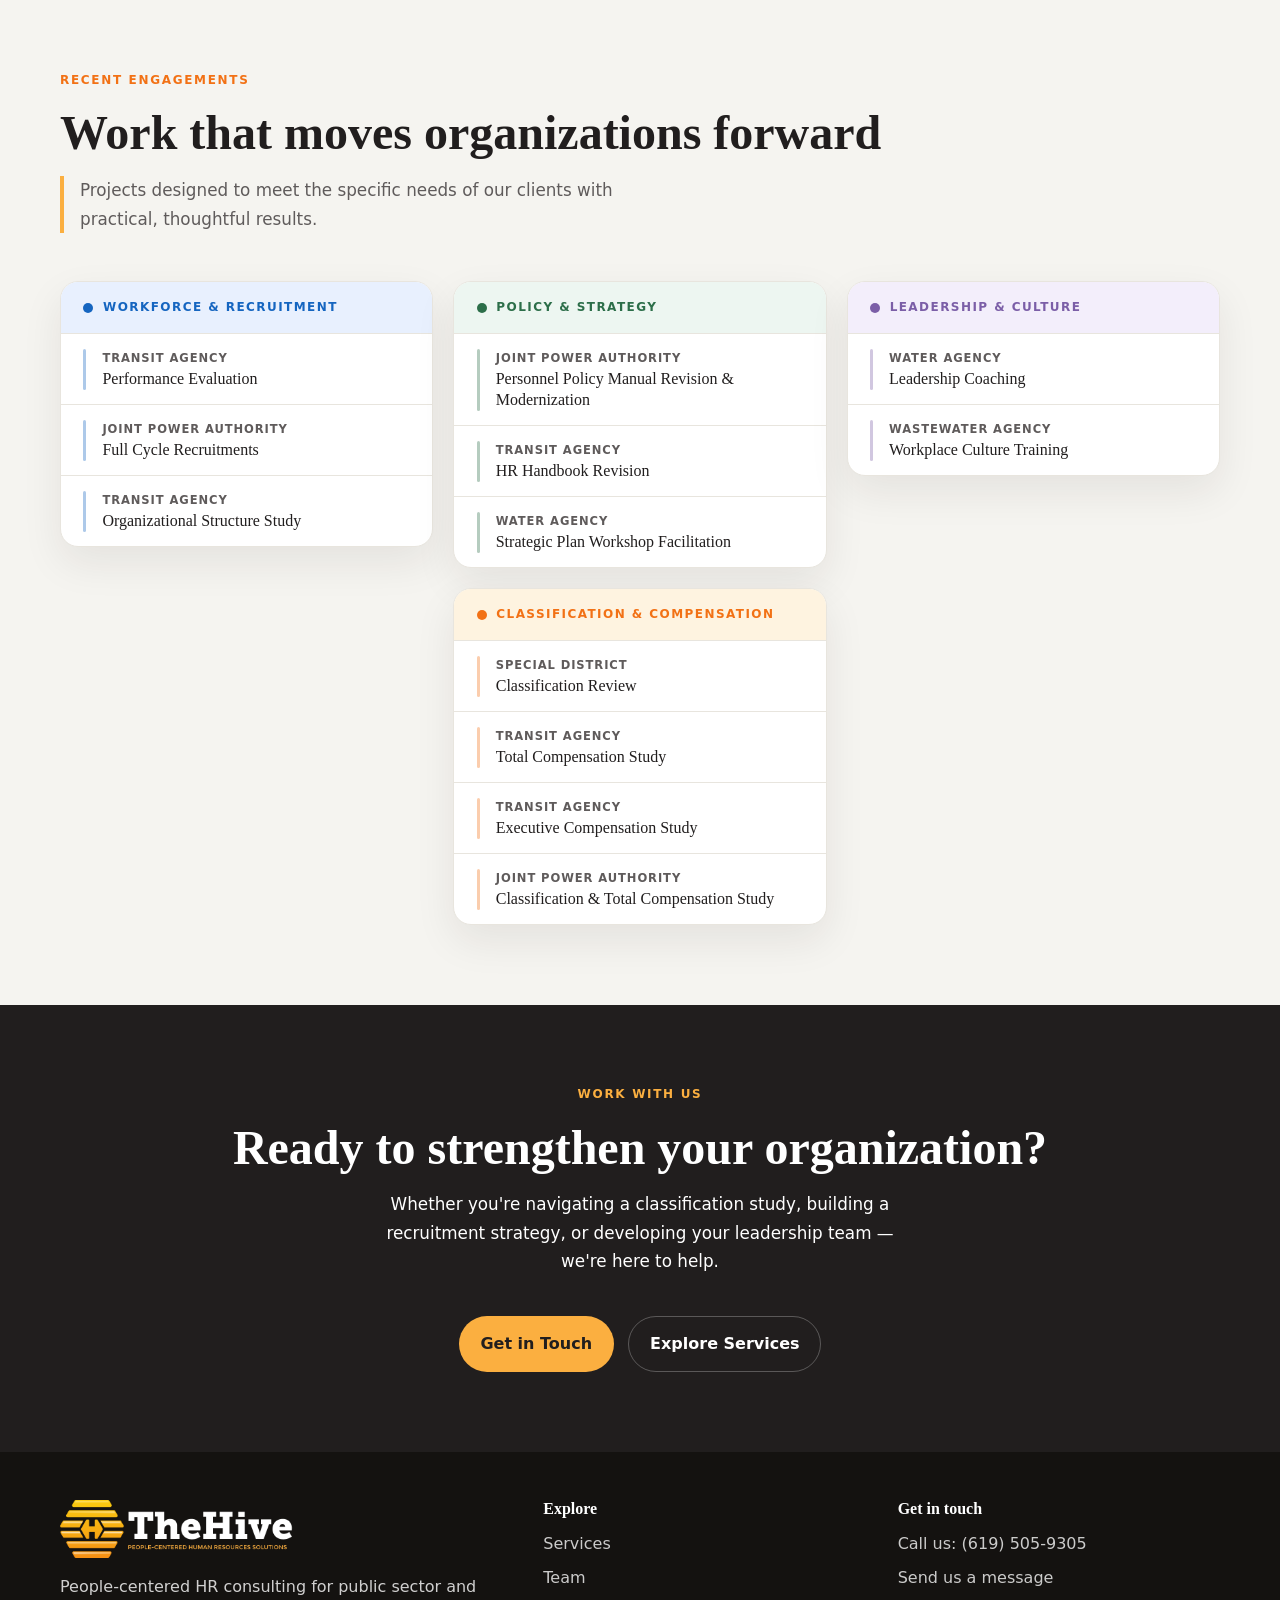
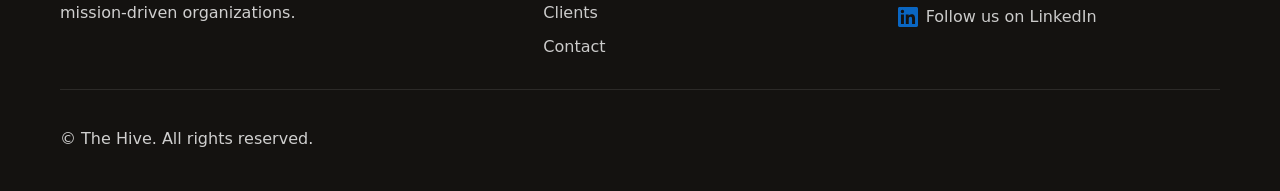
==== commit c4e04c48: "Update clients.html" ====
--- a/clients.html
+++ b/clients.html
@@ -213,7 +213,7 @@
             </div>
             <div class="engagement-row">
               <div class="engagement-bar engagement-bar--workforce"></div>
-              <div><p class="engagement-client">Transit Agency</p><p class="engagement-title">Full Cycle Recruitments</p></div>
+              <div><p class="engagement-client">Joint Power Authority</p><p class="engagement-title">Full Cycle Recruitments</p></div>
             </div>
             <div class="engagement-row">
               <div class="engagement-bar engagement-bar--workforce"></div>
@@ -229,7 +229,7 @@
             </div>
             <div class="engagement-row">
               <div class="engagement-bar engagement-bar--policy"></div>
-              <div><p class="engagement-client">Transit Agency</p><p class="engagement-title">Personnel Policy Manual Revision &amp; Modernization</p></div>
+              <div><p class="engagement-client">Joint Power Authority</p><p class="engagement-title">Personnel Policy Manual Revision &amp; Modernization</p></div>
             </div>
             <div class="engagement-row">
               <div class="engagement-bar engagement-bar--policy"></div>
@@ -265,7 +265,7 @@
             </div>
             <div class="engagement-row">
               <div class="engagement-bar engagement-bar--classification"></div>
-              <div><p class="engagement-client">Transit Agency</p><p class="engagement-title">Classification Review</p></div>
+              <div><p class="engagement-client">Special District</p><p class="engagement-title">Classification Review</p></div>
             </div>
             <div class="engagement-row">
               <div class="engagement-bar engagement-bar--classification"></div>
@@ -277,7 +277,7 @@
             </div>
             <div class="engagement-row">
               <div class="engagement-bar engagement-bar--classification"></div>
-              <div><p class="engagement-client">Transit Agency</p><p class="engagement-title">Classification &amp; Total Compensation Study</p></div>
+              <div><p class="engagement-client">Joint Power Authority</p><p class="engagement-title">Classification &amp; Total Compensation Study</p></div>
             </div>
           </div>
 
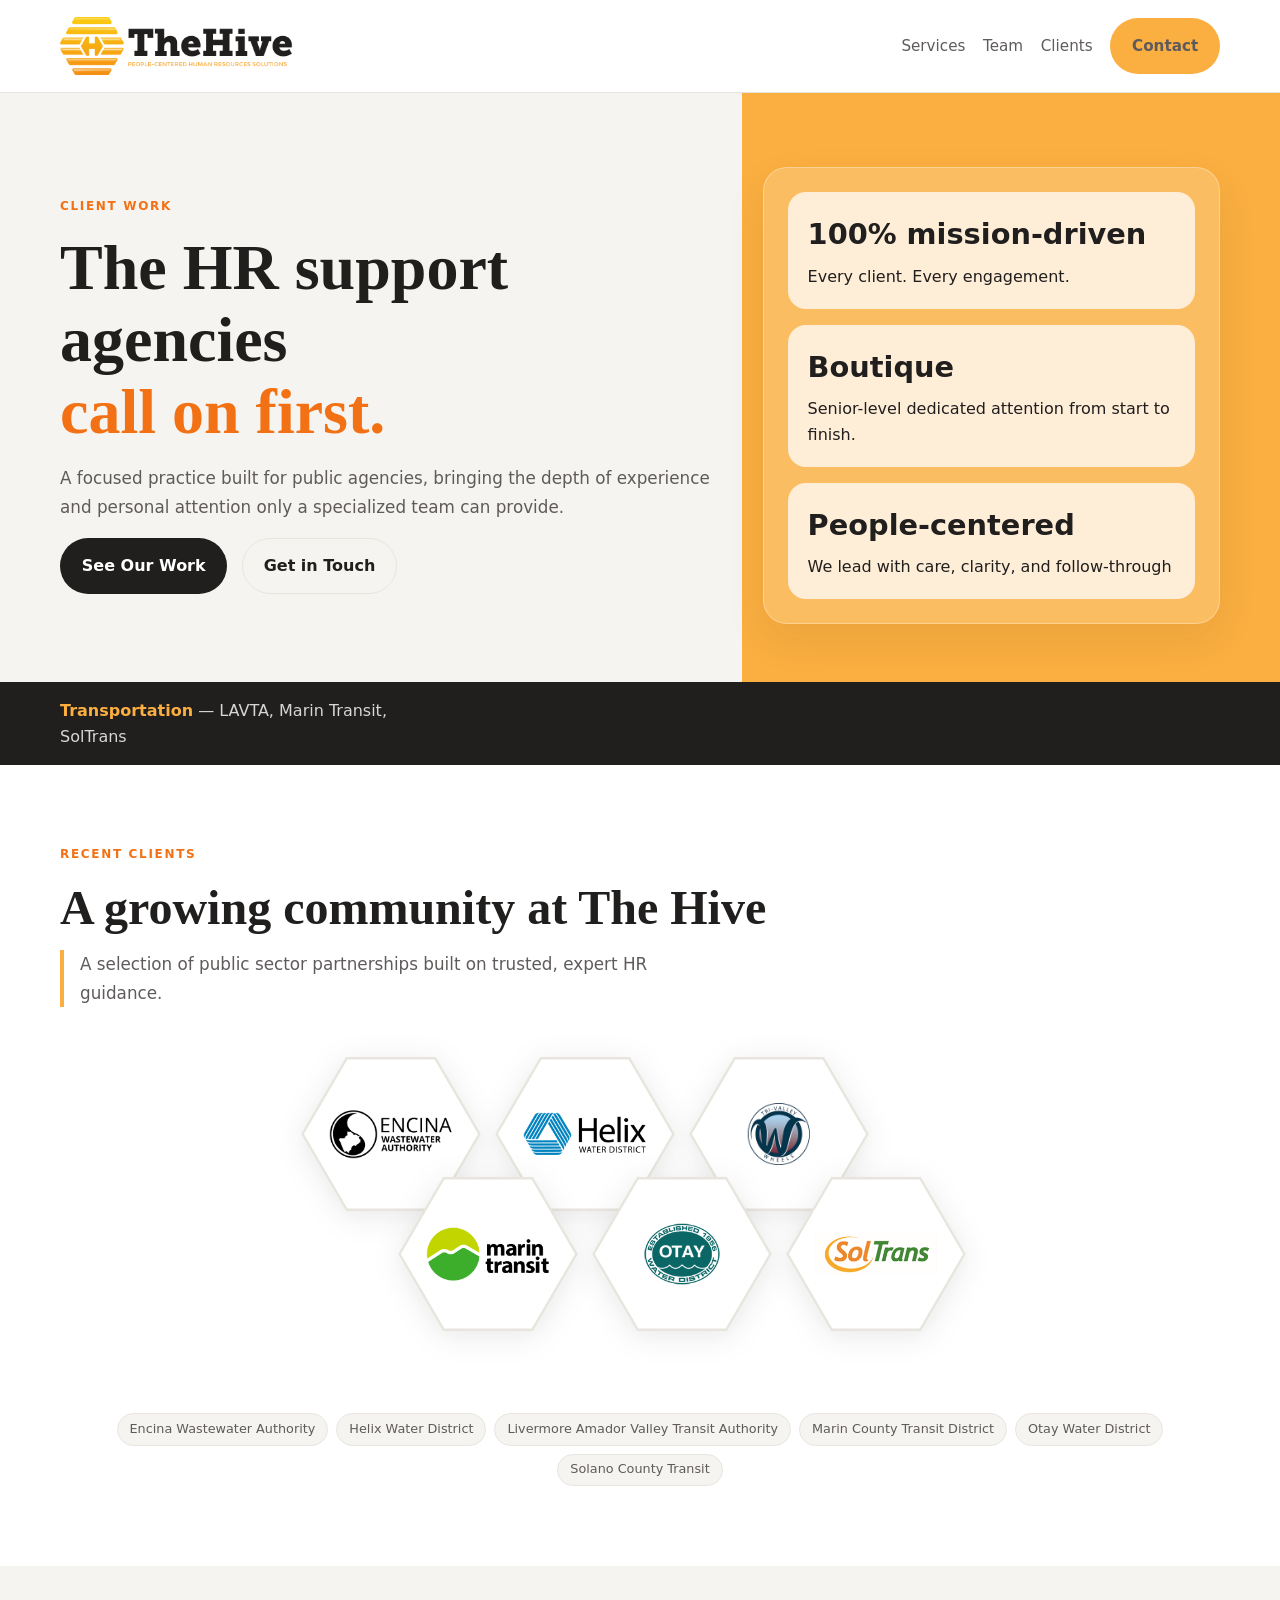
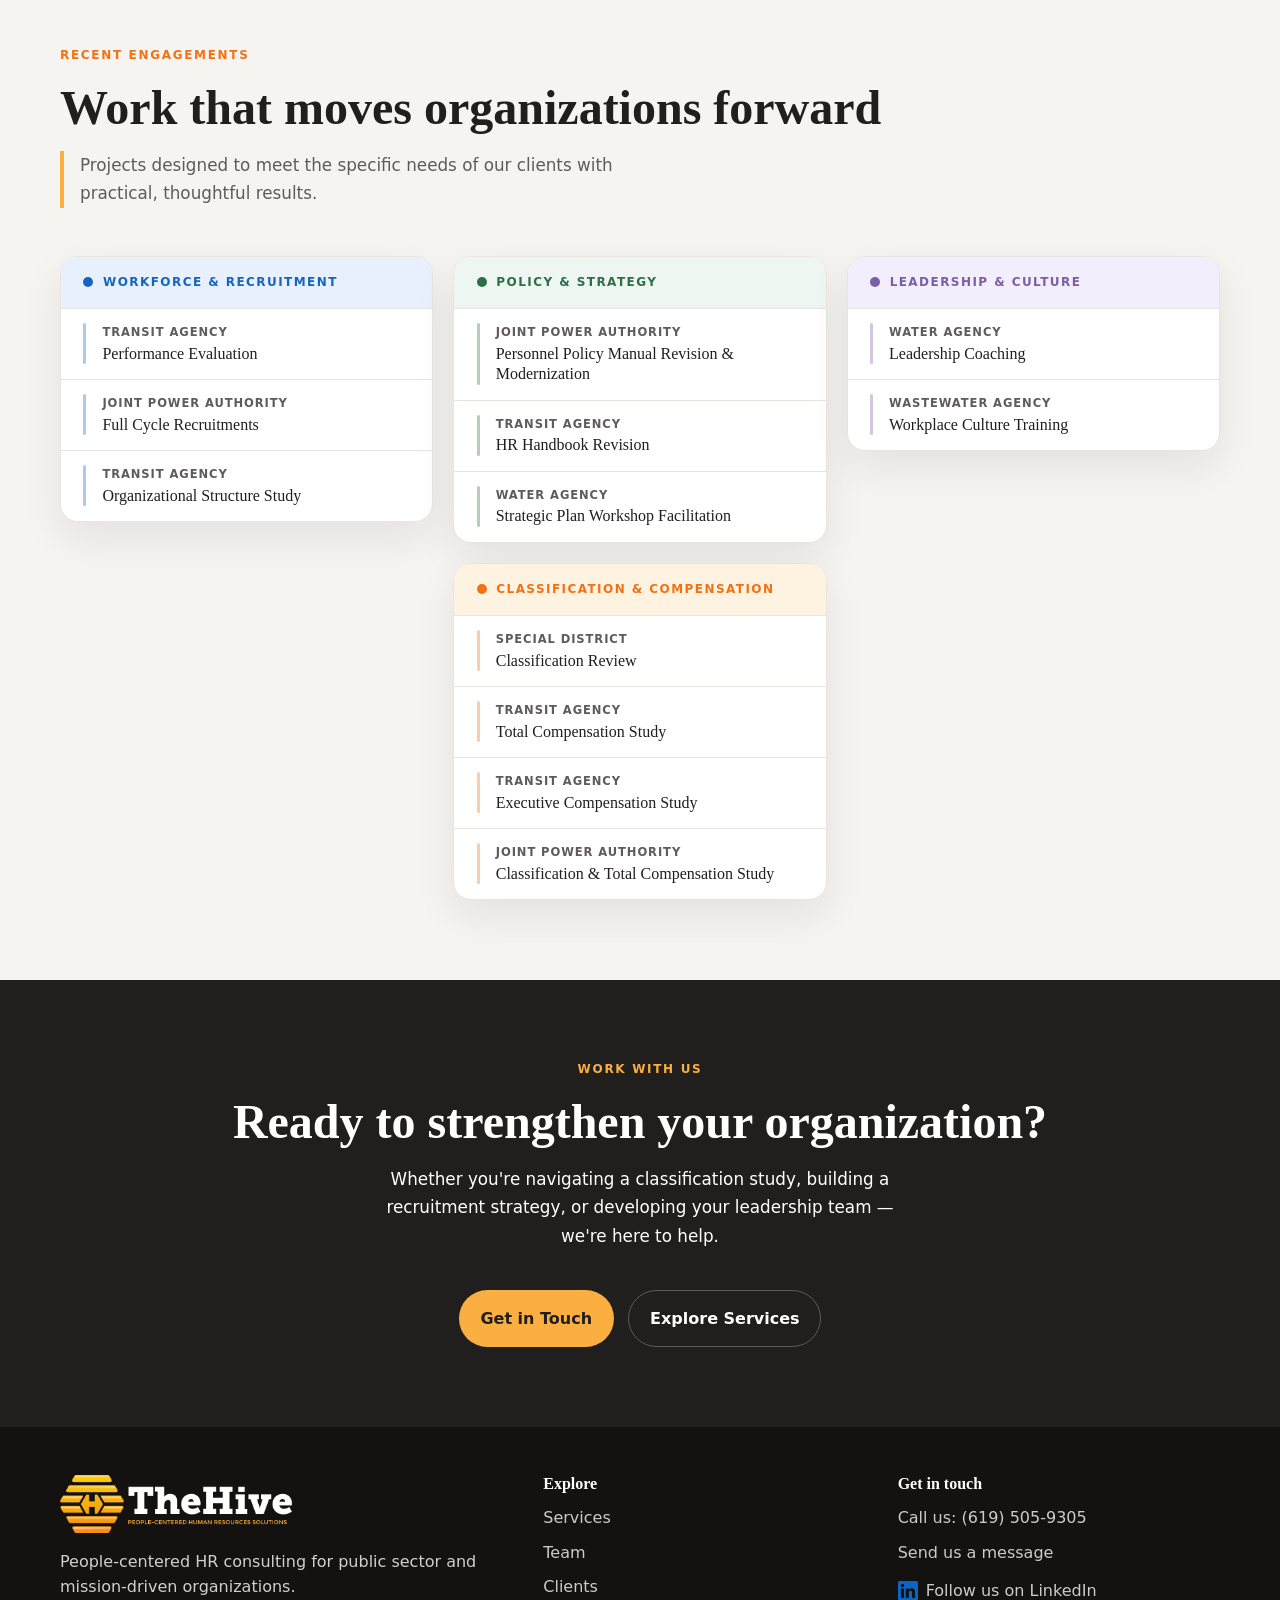
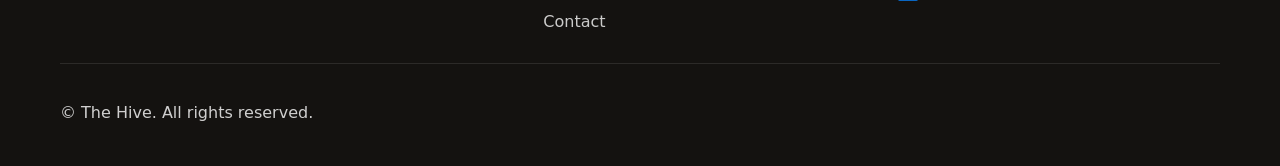
==== commit 059fae3b: "Update clients.html" ====
--- a/clients.html
+++ b/clients.html
@@ -69,8 +69,6 @@
     <section class="proof-bar">
       <div class="wrap proof-grid">
         <div><strong>Transportation</strong> — LAVTA, Marin Transit, SolTrans</div>
-        <div><strong>Water &amp; Wastewater</strong> — Helix Water District, Otay Water District, Encina Wastewater Authority</div>
-        <div><strong>Services</strong> spanning compensation, classification, culture &amp; recruiting</div>
       </div>
     </section>
 
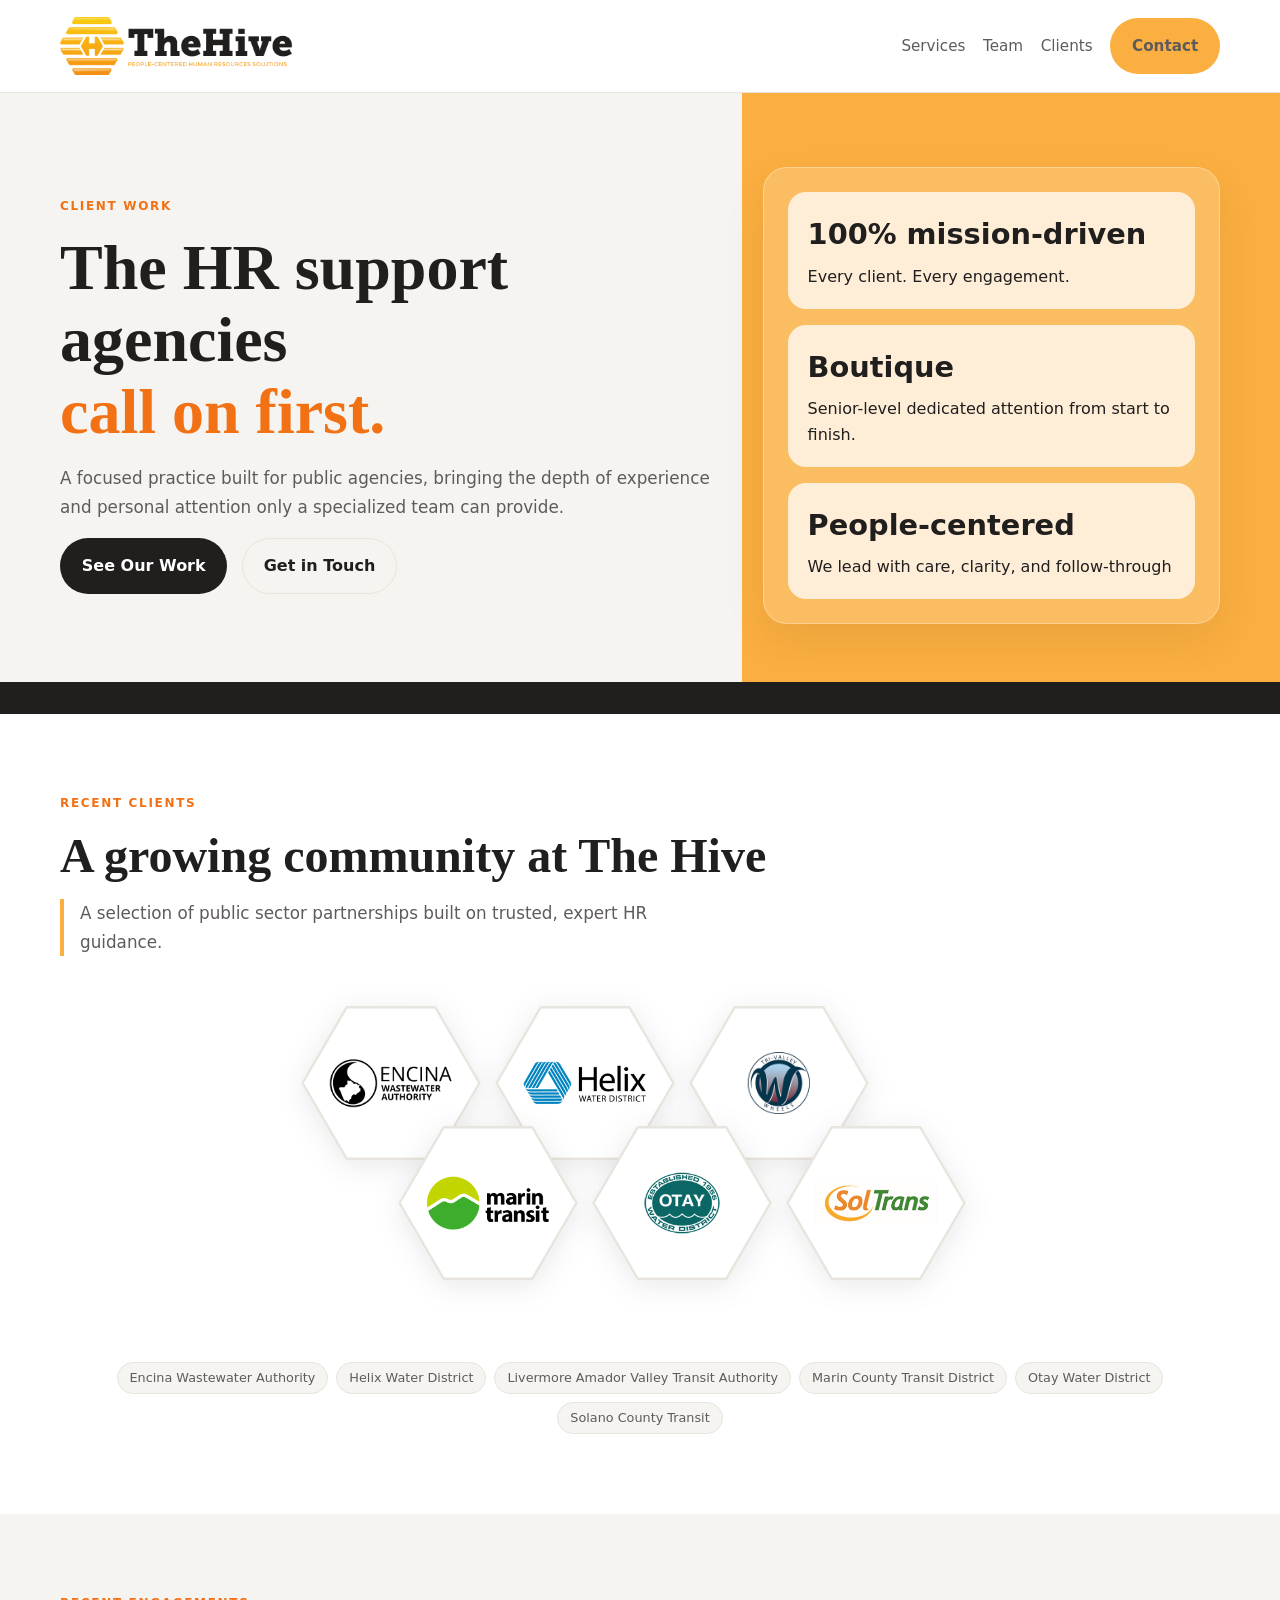
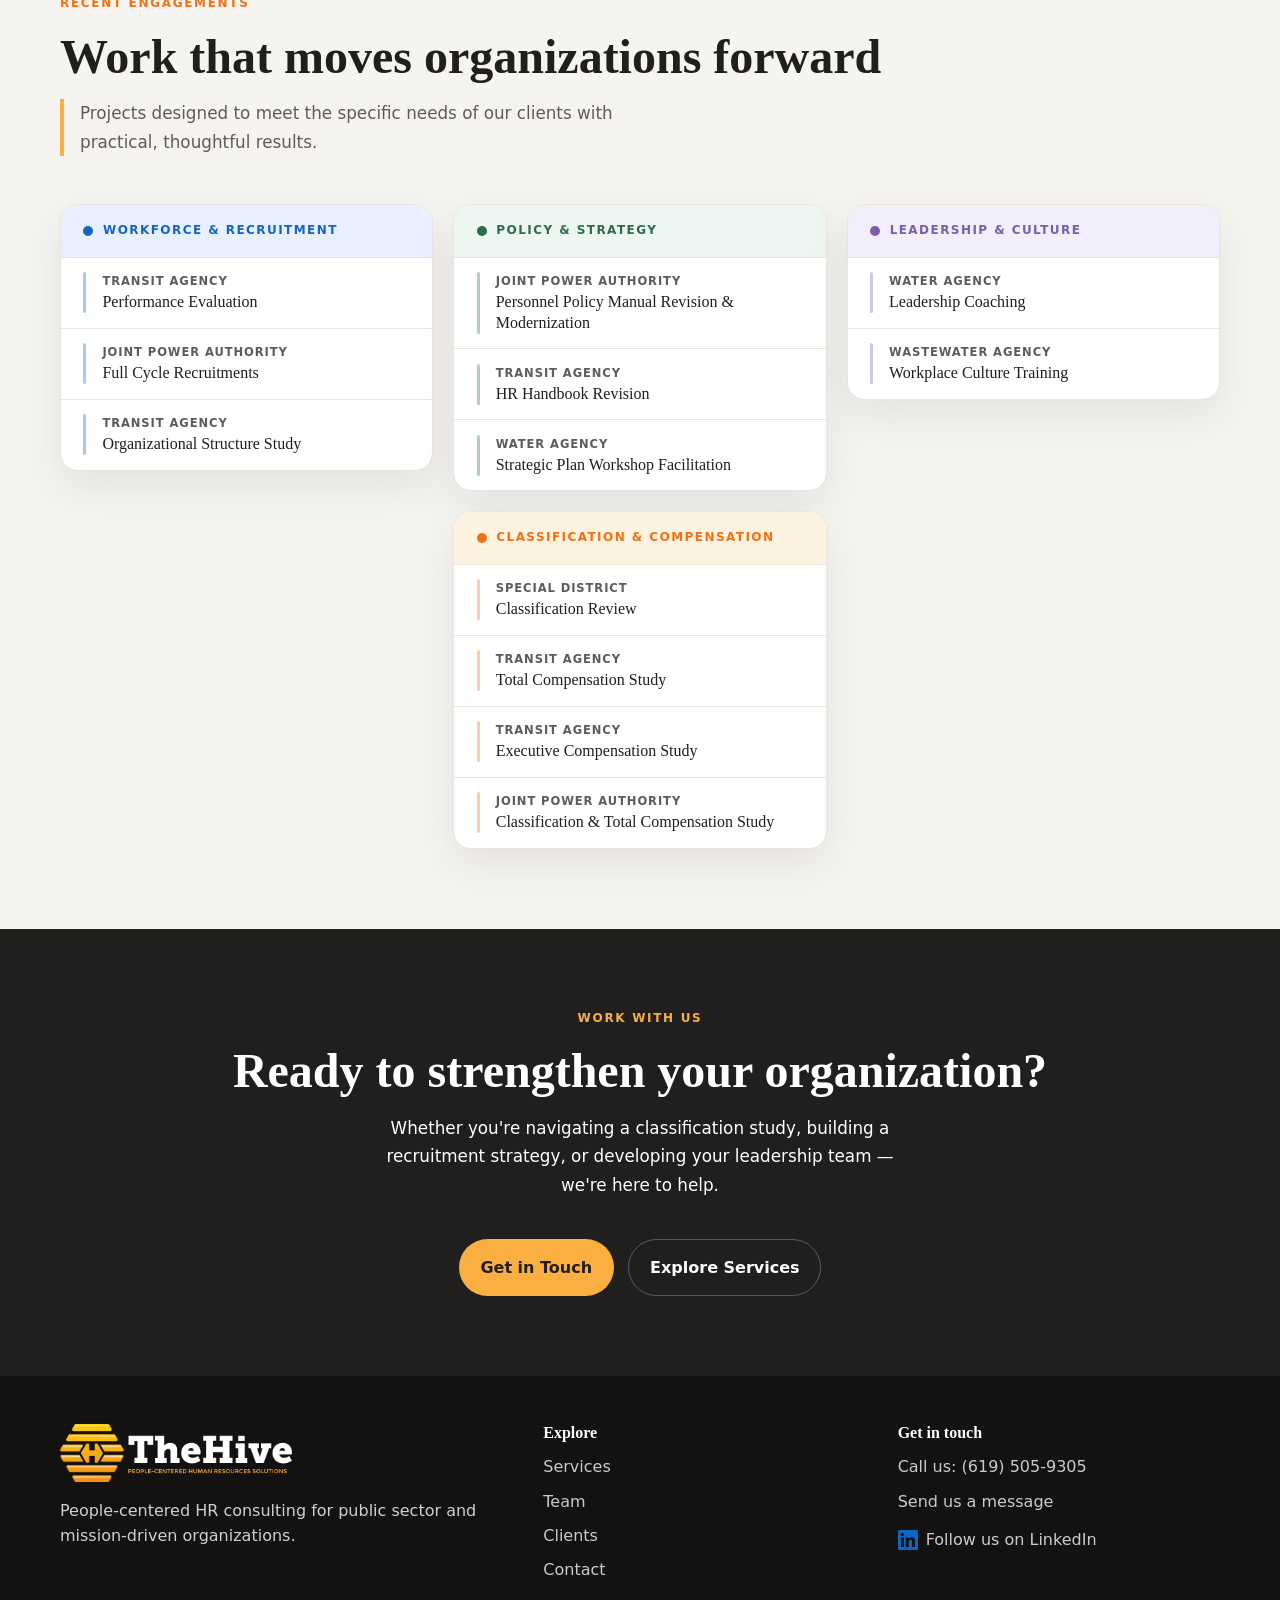
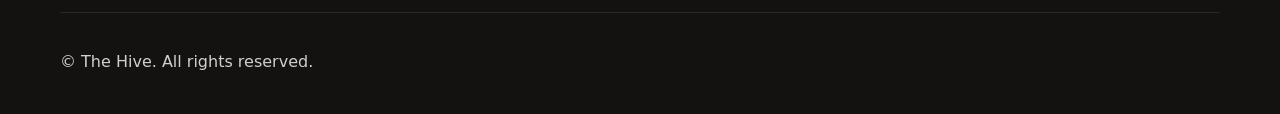
==== commit 10fae79e: "Update clients.html" ====
--- a/clients.html
+++ b/clients.html
@@ -68,7 +68,6 @@
     <!-- ── PROOF BAR ──────────────────────────────────────────────────────── -->
     <section class="proof-bar">
       <div class="wrap proof-grid">
-        <div><strong>Transportation</strong> — LAVTA, Marin Transit, SolTrans</div>
       </div>
     </section>
 
--- a/styles.css
+++ b/styles.css
@@ -137,6 +137,9 @@
 .hero-copy {
   padding: 2.5rem 0;
 }
+.hero-emphasis {
+  color: var(--gold-dark);
+}
 .eyebrow,
 .section-label,
 .on-dark.section-label {
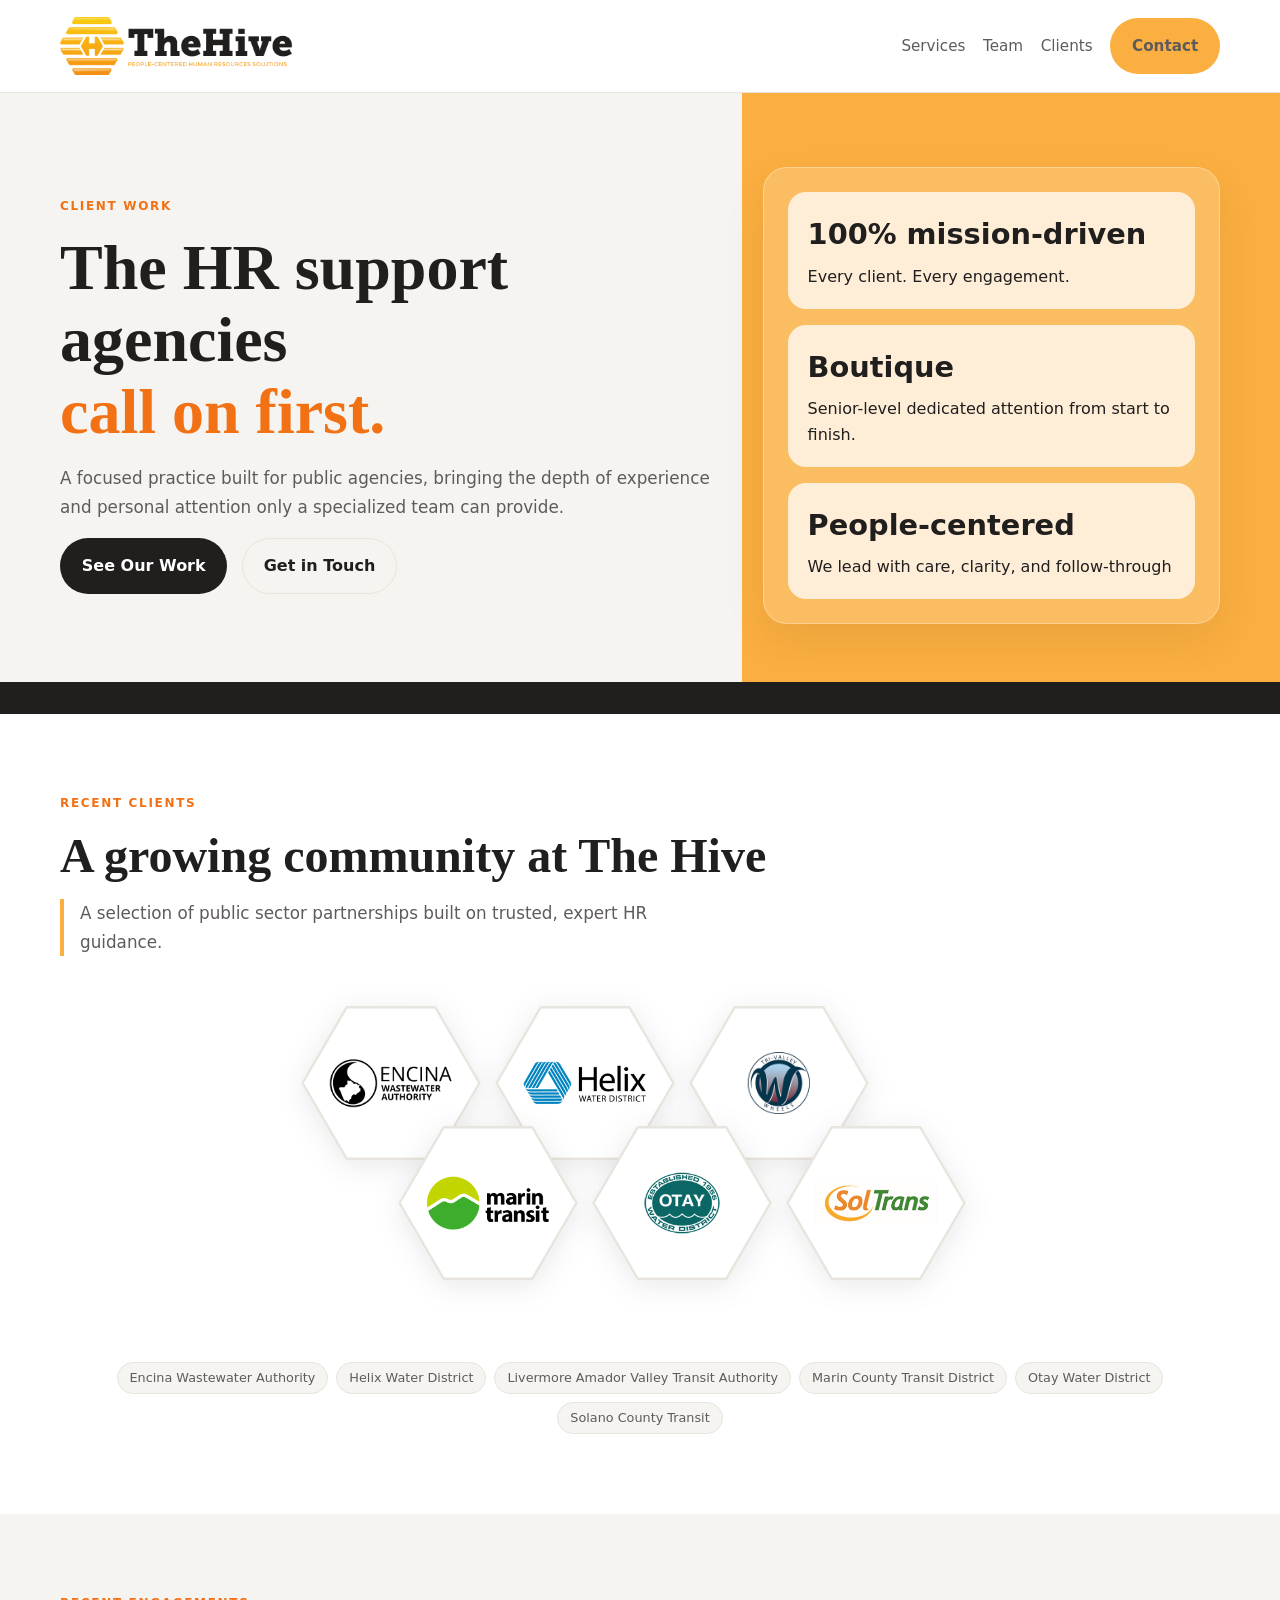
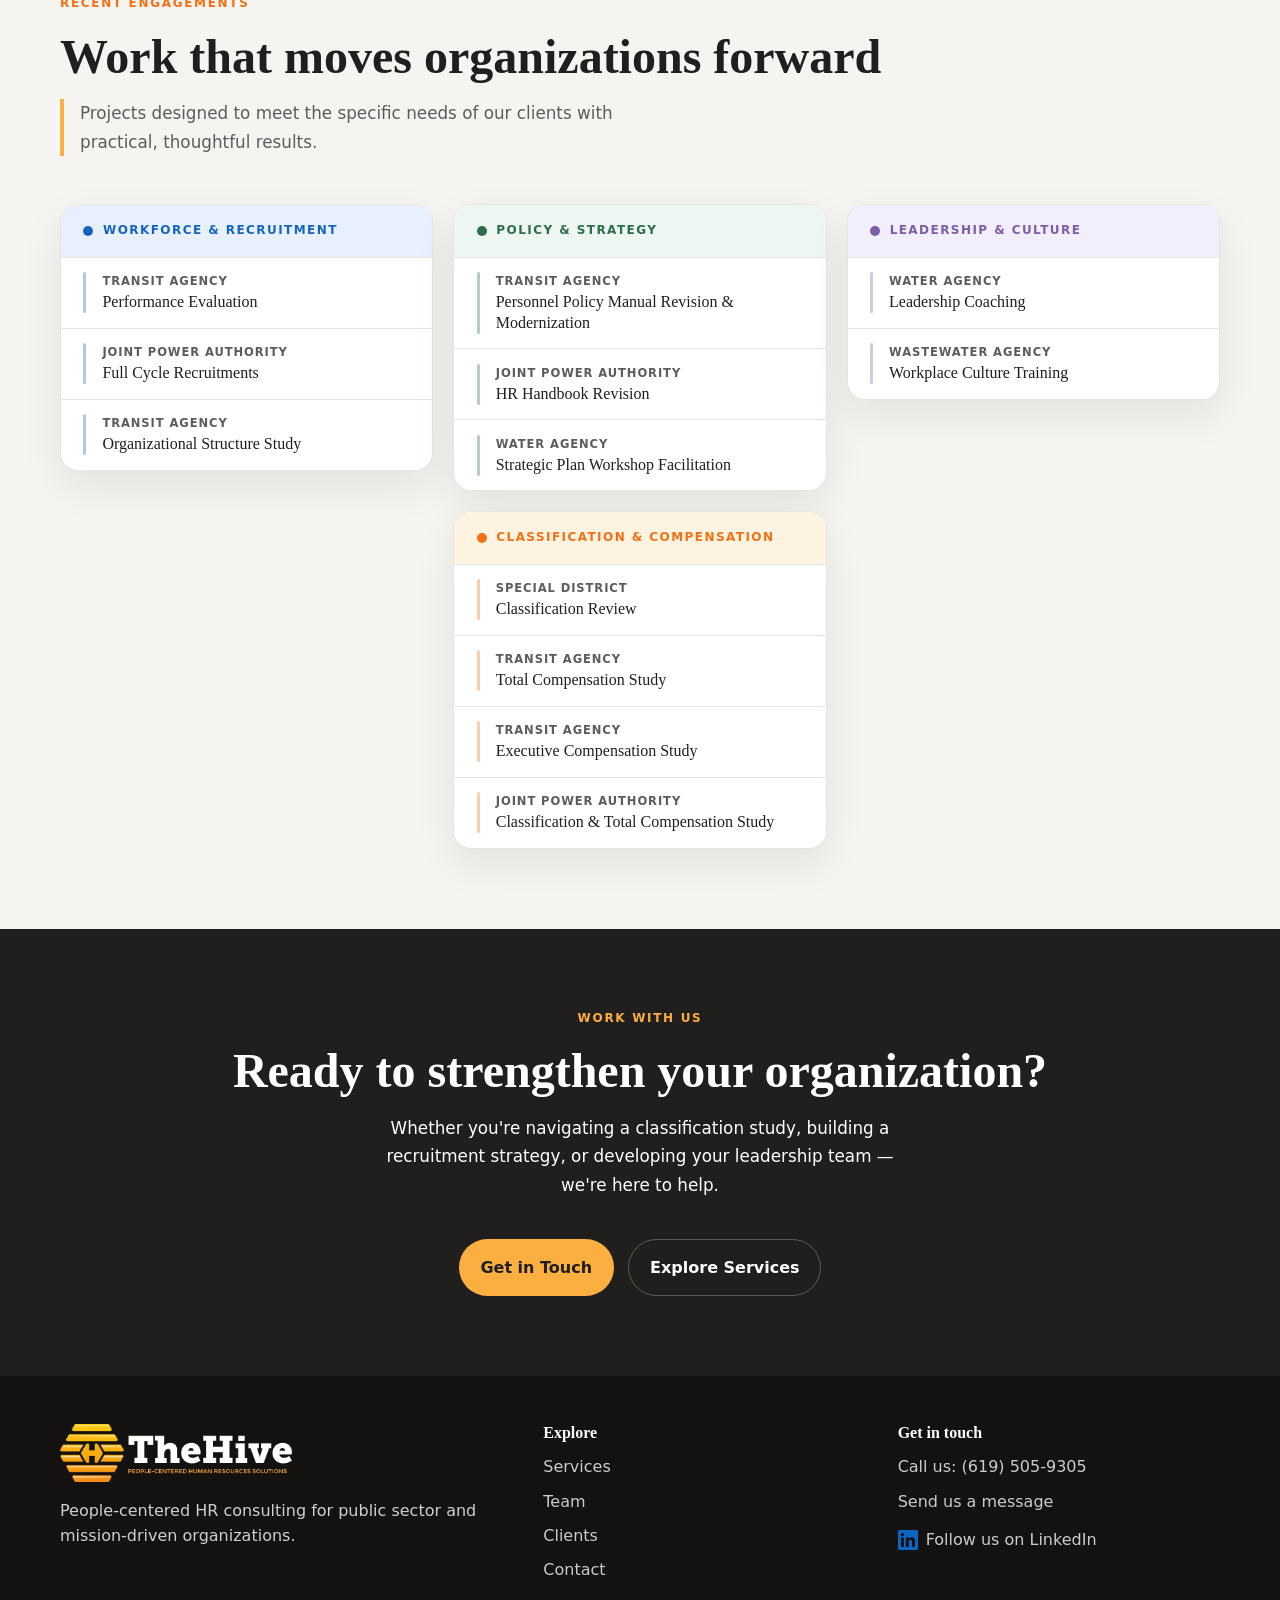
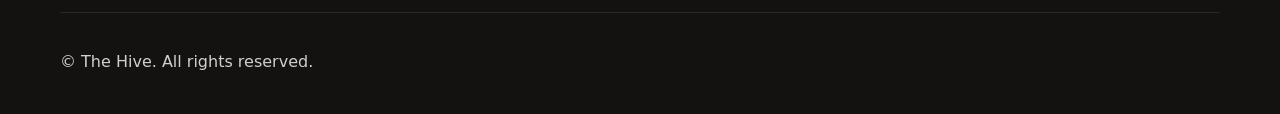
==== commit 3745af89: "Update clients.html" ====
--- a/clients.html
+++ b/clients.html
@@ -226,11 +226,11 @@
             </div>
             <div class="engagement-row">
               <div class="engagement-bar engagement-bar--policy"></div>
-              <div><p class="engagement-client">Joint Power Authority</p><p class="engagement-title">Personnel Policy Manual Revision &amp; Modernization</p></div>
+              <div><p class="engagement-client">Transit Agency</p><p class="engagement-title">Personnel Policy Manual Revision &amp; Modernization</p></div>
             </div>
             <div class="engagement-row">
               <div class="engagement-bar engagement-bar--policy"></div>
-              <div><p class="engagement-client">Transit Agency</p><p class="engagement-title">HR Handbook Revision</p></div>
+              <div><p class="engagement-client">Joint Power Authority</p><p class="engagement-title">HR Handbook Revision</p></div>
             </div>
             <div class="engagement-row">
               <div class="engagement-bar engagement-bar--policy"></div>
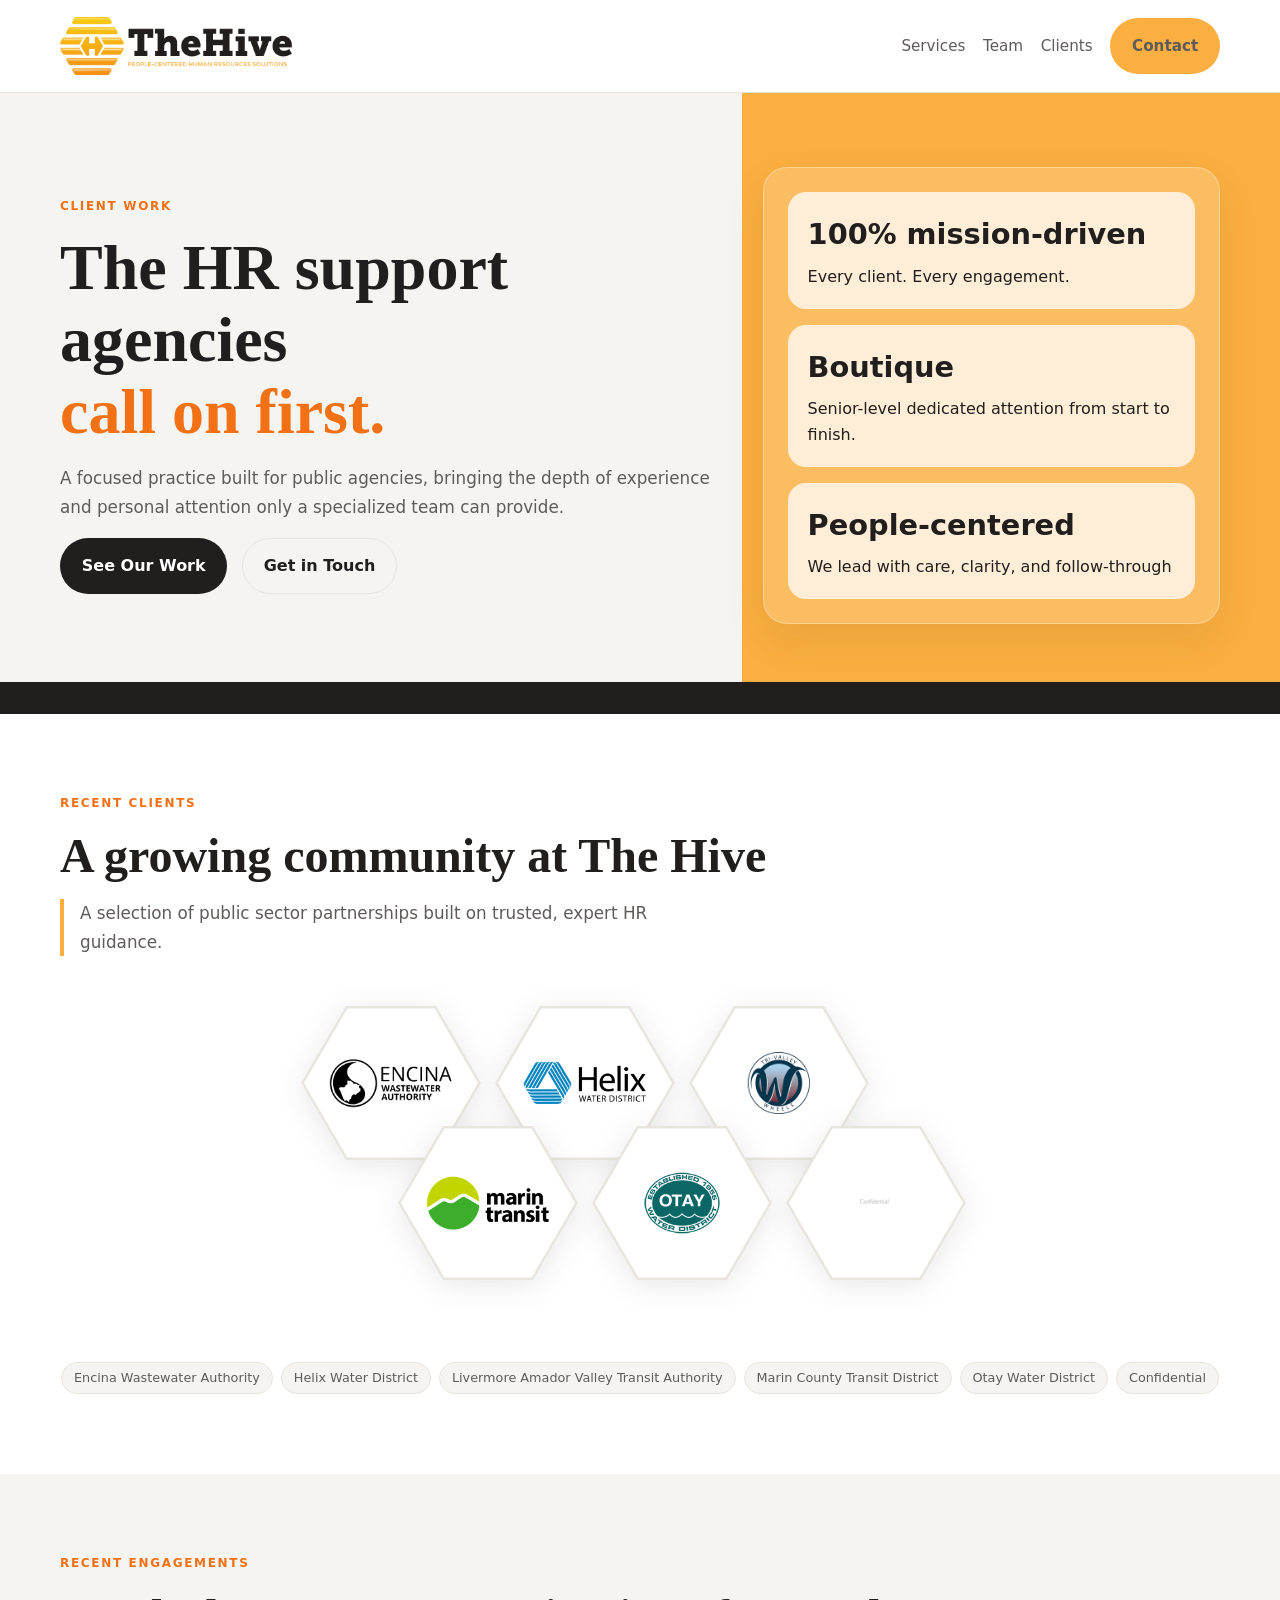
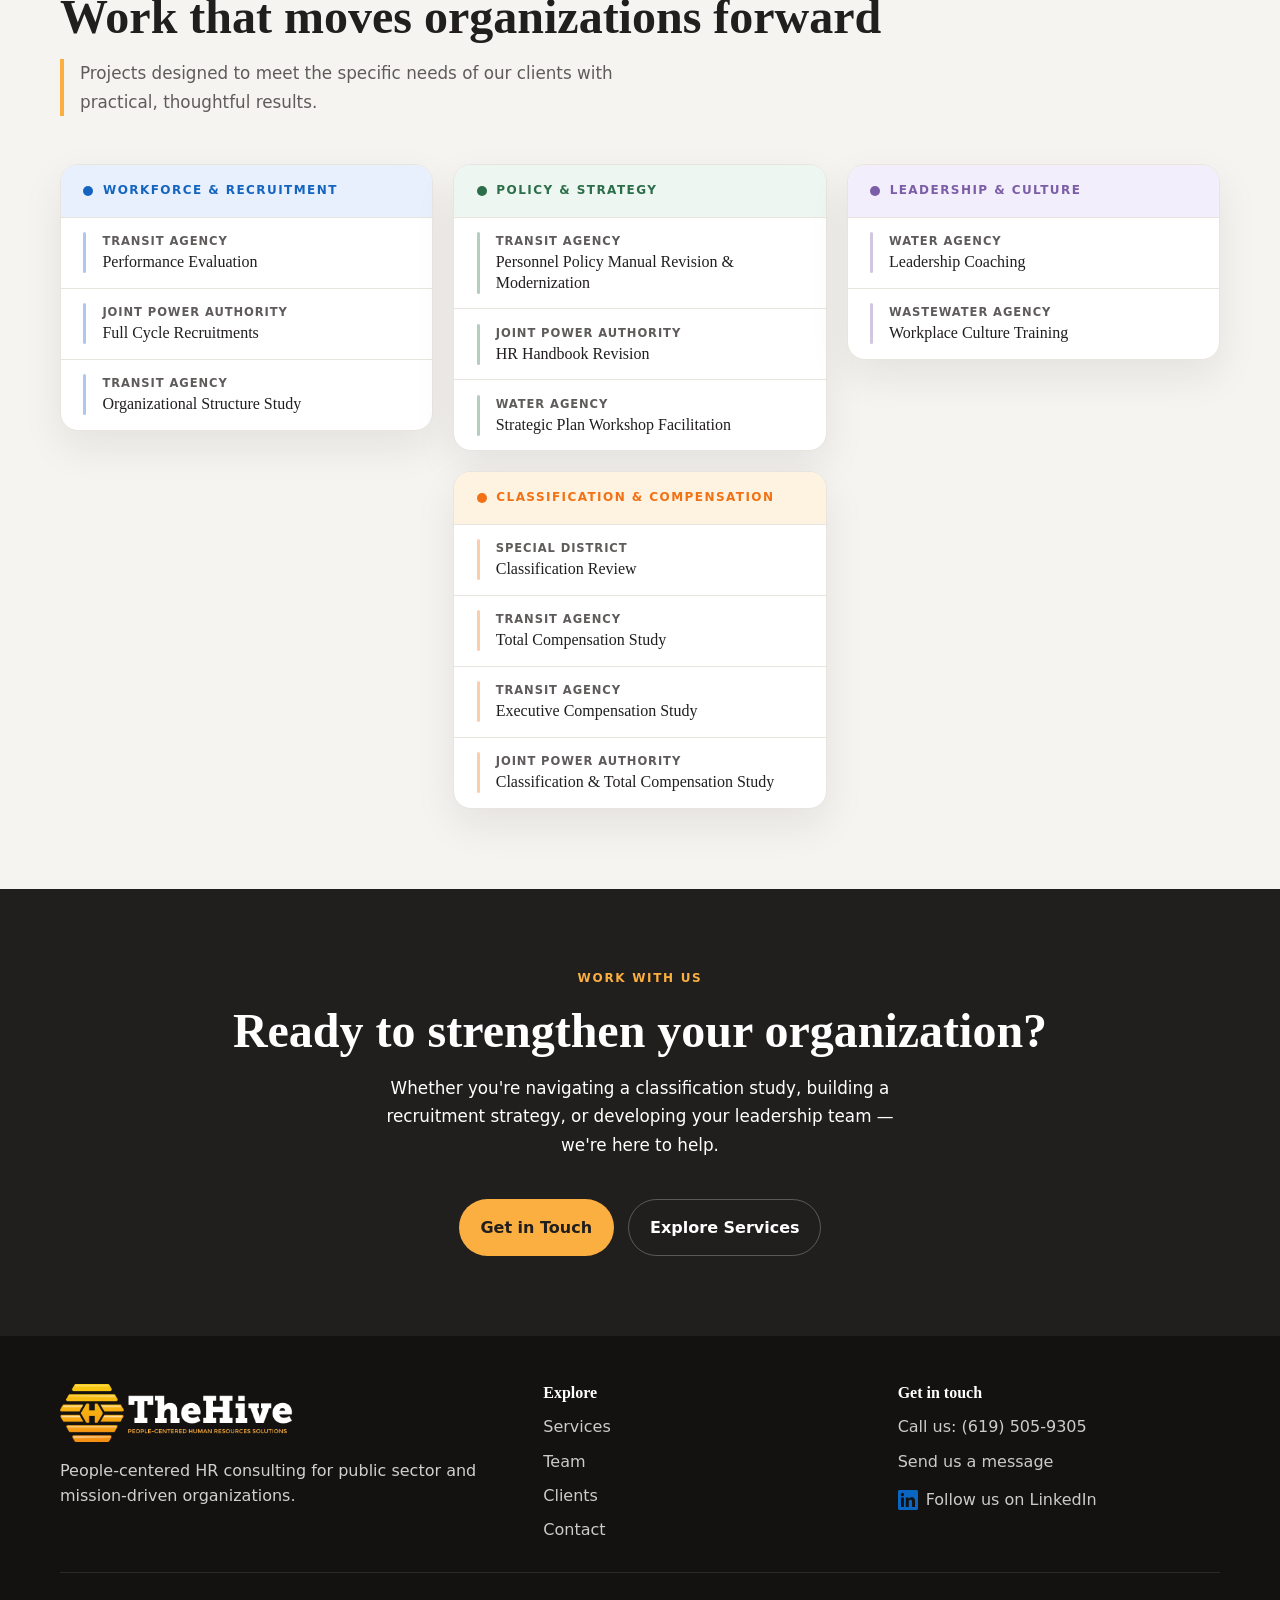
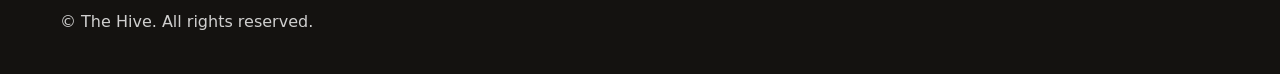
==== commit 1151304e: "Update clients.html" ====
--- a/clients.html
+++ b/clients.html
@@ -157,18 +157,18 @@
               <div class="hex-tooltip">Otay Water District</div>
             </a>
 
-            <!-- Cell 5 — Solano County Transit -->
-            <a class="hex-cell" href="https://www.soltrans.org" target="_blank" rel="noopener noreferrer" aria-label="Visit Solano County Transit website" title="Solano County Transit"
+            <!-- Cell 5 — Confidential -->
+            <a class="hex-cell" href=" target="_blank" rel="noopener noreferrer" aria-label="Visit Confidential website" title="Confidential"
                style="left:485px; top:120px;">
               <svg viewBox="0 0 114 100" width="180" height="158" style="position:absolute;inset:0;overflow:visible;">
                 <polygon class="hex-poly" points="29,2 85,2 113,50 85,98 29,98 1,50"/>
               </svg>
               <div class="hex-content">
-                <img class="hex-logo" src="/assets/soltrans-logo.png" alt="Solano County Transit"
+                <img class="hex-logo" src="/assets/confidential-logo.png" alt="Confidential"
                      onerror="this.closest('.hex-content').classList.add('logo-failed')">
                 <span class="hex-fallback">SCT</span>
               </div>
-              <div class="hex-tooltip">Solano County Transit (SolTrans)</div>
+              <div class="hex-tooltip">Confidential</div>
             </a>
 
           </div><!-- /.hex-grid-container -->
@@ -181,7 +181,7 @@
           <span class="client-pill">Livermore Amador Valley Transit Authority</span>
           <span class="client-pill">Marin County Transit District</span>
           <span class="client-pill">Otay Water District</span>
-          <span class="client-pill">Solano County Transit</span>
+          <span class="client-pill">Confidential</span>
         </div>
 
       </div>
